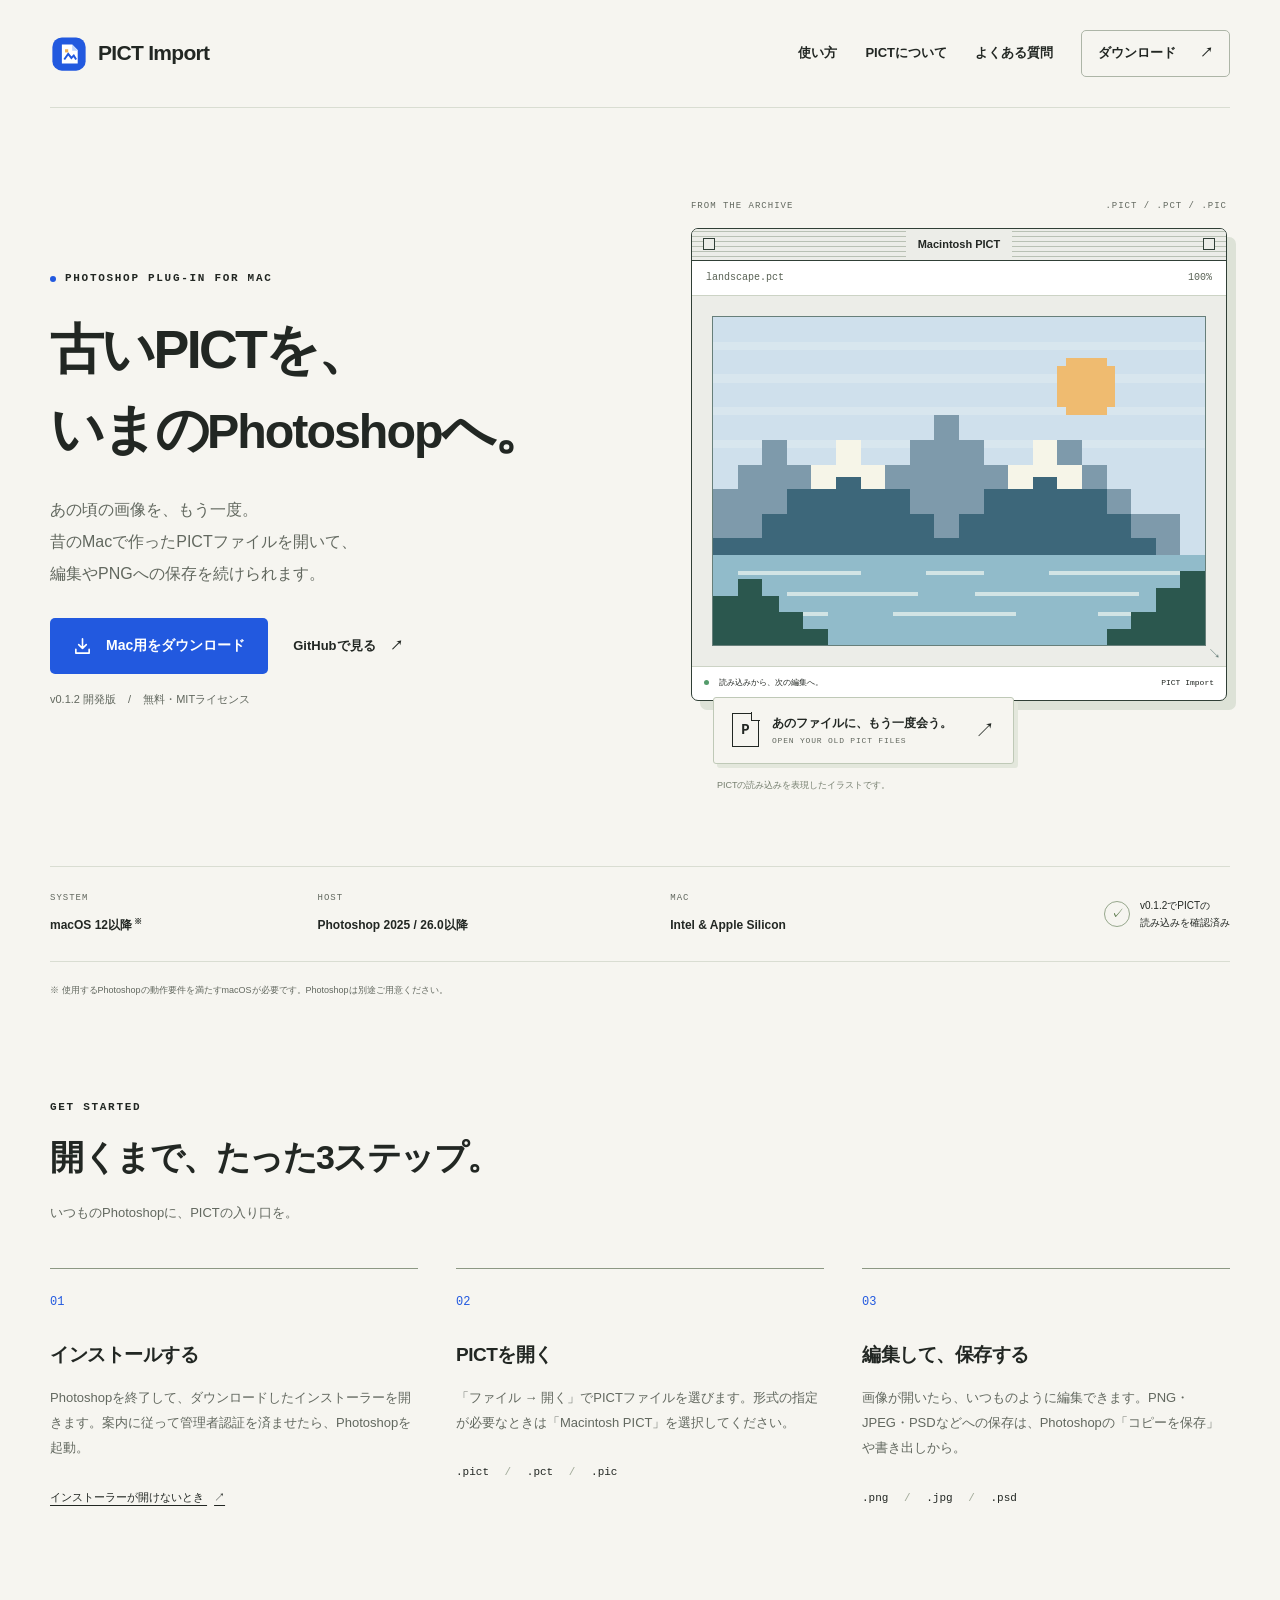
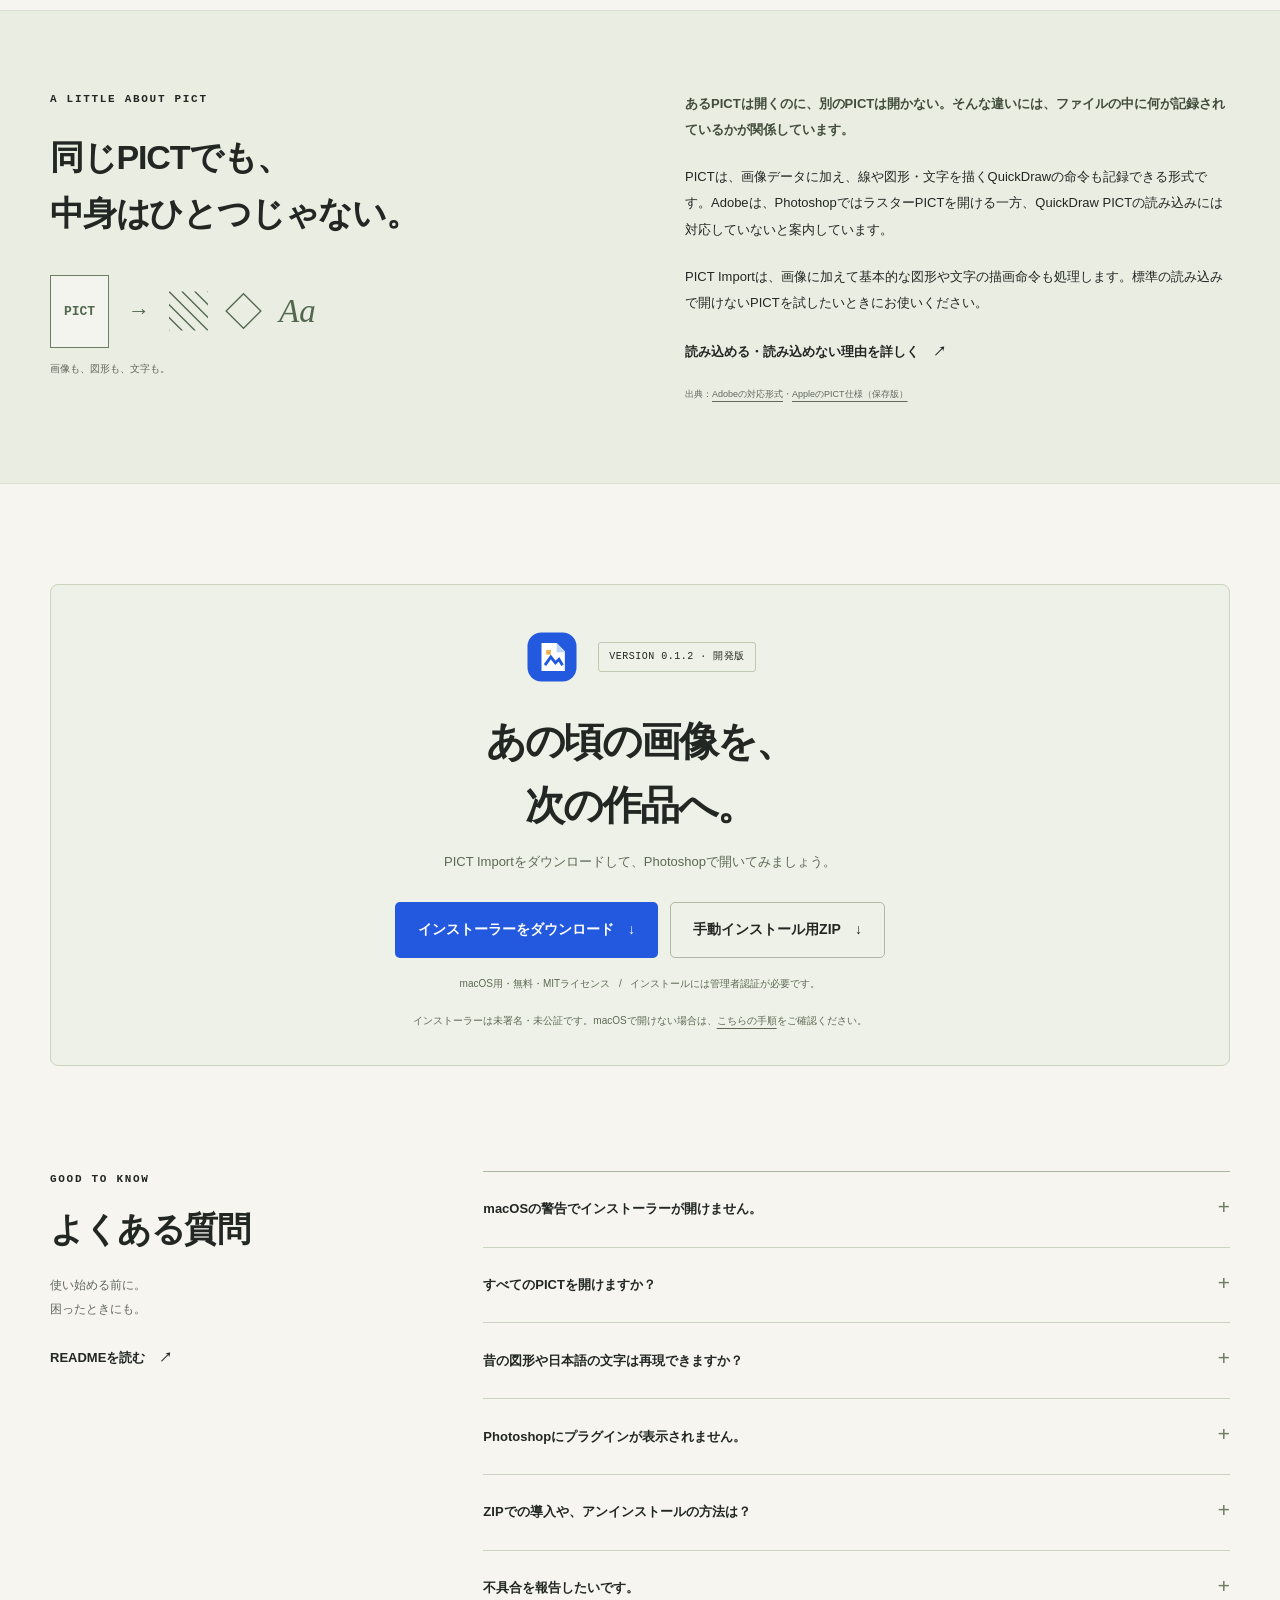
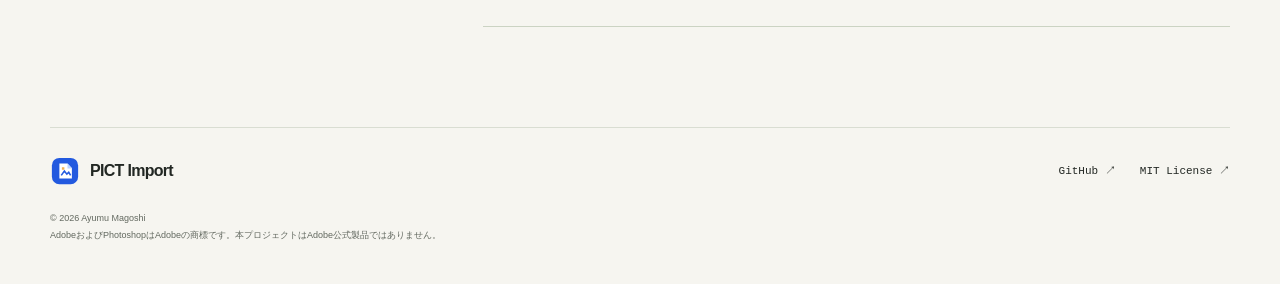
==== index.html @ 75b73e2e "GitHub Pagesでホームページを公開する" ====
<!doctype html>
<html lang="ja">
<head>
  <meta charset="utf-8">
  <meta name="viewport" content="width=device-width, initial-scale=1">
  <meta name="theme-color" content="#f6f5f0">
  <title>PICT Import — 古いPICTを、いまのPhotoshopへ。</title>
  <meta name="description" content="昔のMacで作成したPICT画像をPhotoshopで開く、無料のmacOS用プラグイン。PICT Importのダウンロード、インストール、使い方をご案内します。">
  <meta property="og:type" content="website">
  <meta property="og:locale" content="ja_JP">
  <meta property="og:title" content="PICT Import — 古いPICTを、いまのPhotoshopへ。">
  <meta property="og:description" content="あの頃の画像を、もう一度。Macintosh PICTをPhotoshopで開く、無料のmacOS用プラグイン。">
  <meta property="og:url" content="https://ayumuwall.github.io/PICT-Import/">
  <link rel="canonical" href="https://ayumuwall.github.io/PICT-Import/">
  <link rel="icon" type="image/svg+xml" href="assets/pict-mark.svg">
  <link rel="stylesheet" href="assets/style.css">
  <script src="assets/site.js" defer></script>
</head>
<body>
  <a class="skip" href="#main">本文へ移動</a>
  <header class="site-header wrap">
    <a class="brand" href="#" aria-label="PICT Import ホーム"><img src="assets/pict-mark.svg" alt="" width="38" height="38"><span>PICT Import</span></a>
    <nav aria-label="メインナビゲーション">
      <a href="#how-to">使い方</a>
      <a href="#about-pict">PICTについて</a>
      <a href="#faq">よくある質問</a>
      <a class="nav-download" href="#download">ダウンロード <span aria-hidden="true">↗</span></a>
    </nav>
  </header>

  <main id="main">
    <section class="hero wrap" aria-labelledby="hero-title">
      <div class="hero-copy">
        <p class="eyebrow"><span class="status-dot" aria-hidden="true"></span> PHOTOSHOP PLUG-IN FOR MAC</p>
        <h1 id="hero-title">古いPICTを、<br>いまの<span class="hero-product">Photoshop</span>へ。</h1>
        <p class="hero-lead">あの頃の画像を、もう一度。<br>昔のMacで作ったPICTファイルを開いて、<br class="desktop-break">編集やPNGへの保存を続けられます。</p>
        <div class="hero-actions">
          <a class="button primary" href="https://github.com/ayumuwall/PICT-Import/releases/download/v0.1.2/PICT-Import-0.1.2-Installer.pkg"><svg viewBox="0 0 20 20" fill="none" aria-hidden="true"><path d="M10 2v10m-4-4 4 4 4-4M3 13v4h14v-4" stroke="currentColor" stroke-width="1.7" stroke-linecap="round" stroke-linejoin="round"/></svg>Mac用をダウンロード</a>
          <a class="text-link" href="https://github.com/ayumuwall/PICT-Import">GitHubで見る <span aria-hidden="true">↗</span></a>
        </div>
        <p class="release-note">v0.1.2 開発版 <span aria-hidden="true">/</span> 無料・MITライセンス</p>
      </div>

      <figure class="hero-visual">
        <div class="visual-topline"><span>FROM THE ARCHIVE</span><span>.PICT / .PCT / .PIC</span></div>
        <div class="art-window">
          <div class="art-titlebar"><span class="window-square" aria-hidden="true"></span><span>Macintosh PICT</span><span class="window-square" aria-hidden="true"></span></div>
          <div class="art-toolbar"><span>landscape.pct</span><span>100%</span></div>
          <div class="art-canvas">
            <svg class="landscape" viewBox="0 0 480 320" role="img" aria-labelledby="landscape-title" shape-rendering="crispEdges">
              <title id="landscape-title">古いMacの絵をイメージした、山と湖のピクセルイラスト</title>
              <rect width="480" height="320" fill="#cfe0ec"/>
              <path d="M0 24h480v8H0zm0 32h480v8H0zm0 32h480v8H0zm0 32h480v8H0z" fill="#d8e6ee"/>
              <path d="M344 40h40v8h8v40h-8v8h-40v-8h-8V48h8z" fill="#efbb70"/>
              <path d="M0 192v-24h24v-24h24v-24h24v24h24v24h24v24h24v-24h24v-24h24v-24h24V96h24v24h24v24h24v24h24v-24h24v-24h24v24h24v24h24v24h48v128H0z" fill="#7e9aab"/>
              <path d="M0 216h48v-24h24v-24h24v-24h24v-24h24v24h24v24h24v24h24v24h24v-24h24v-24h24v-24h24v-24h24v24h24v24h24v24h24v24h24v24h48v104H0z" fill="#3d677a"/>
              <path d="M96 144h24v-24h24v24h24v24h-24v-12h-24v12H96zm192 0h24v-24h24v24h24v24h-24v-12h-24v12h-24z" fill="#f6f5e8"/>
              <path d="M0 232h480v88H0z" fill="#91bbca"/>
              <path d="M24 248h120v4H24zm184 0h56v4h-56zm120 0h128v4H328zM72 268h128v4H72zm184 0h160v4H256zM16 288h96v4H16zm160 0h120v4H176zm200 0h88v4h-88z" fill="#d2e4e5"/>
              <path d="M0 272h24v-16h24v16h16v16h24v16h24v16H0zm384 48v-16h24v-16h24v-24h24v-16h24v72z" fill="#2b574e"/>
            </svg>
            <span class="canvas-corner" aria-hidden="true">↘</span>
          </div>
          <div class="art-status"><span><i aria-hidden="true"></i> 読み込みから、次の編集へ。</span><span>PICT Import</span></div>
        </div>
        <div class="format-tag"><span class="file-mini" aria-hidden="true">P</span><div><strong>あのファイルに、もう一度会う。</strong><span>OPEN YOUR OLD PICT FILES</span></div><span aria-hidden="true">↗</span></div>
        <figcaption>PICTの読み込みを表現したイラストです。</figcaption>
      </figure>
    </section>

    <div class="compatibility wrap" aria-label="必要な環境">
      <div><span class="mini-label">SYSTEM</span><strong>macOS 12以降<sup>※</sup></strong></div>
      <div><span class="mini-label">HOST</span><strong>Photoshop 2025 / 26.0以降</strong></div>
      <div><span class="mini-label">MAC</span><strong>Intel &amp; Apple Silicon</strong></div>
      <div class="verified"><span class="check" aria-hidden="true">✓</span><span>v0.1.2でPICTの<br>読み込みを確認済み</span></div>
    </div>
    <p class="system-note wrap">※ 使用するPhotoshopの動作要件を満たすmacOSが必要です。Photoshopは別途ご用意ください。</p>

    <section id="how-to" class="section wrap" aria-labelledby="how-title">
      <div class="section-heading"><p class="eyebrow">GET STARTED</p><h2 id="how-title">開くまで、<br class="mobile-break">たった3ステップ。</h2><p>いつものPhotoshopに、PICTの入り口を。</p></div>
      <div class="steps">
        <article class="step"><span class="step-number">01</span><h3>インストールする</h3><p>Photoshopを終了して、ダウンロードしたインストーラーを開きます。案内に従って管理者認証を済ませたら、Photoshopを起動。</p><a href="#installer-help">インストーラーが開けないとき <span aria-hidden="true">↗</span></a></article>
        <article class="step"><span class="step-number">02</span><h3>PICTを開く</h3><p>「ファイル → 開く」でPICTファイルを選びます。形式の指定が必要なときは「Macintosh PICT」を選択してください。</p><span class="file-types">.pict <span>/</span> .pct <span>/</span> .pic</span></article>
        <article class="step"><span class="step-number">03</span><h3>編集して、保存する</h3><p>画像が開いたら、いつものように編集できます。PNG・JPEG・PSDなどへの保存は、Photoshopの「コピーを保存」や書き出しから。</p><span class="file-types">.png <span>/</span> .jpg <span>/</span> .psd</span></article>
      </div>
    </section>

    <section id="about-pict" class="pict-story" aria-labelledby="story-title">
      <div class="wrap story-grid">
        <div><p class="eyebrow">A LITTLE ABOUT PICT</p><h2 id="story-title">同じPICTでも、<br>中身はひとつじゃない。</h2><div class="story-graphic" aria-hidden="true"><span class="story-file">PICT</span><span class="story-arrow">→</span><span class="story-symbol">▧</span><span class="story-symbol">◇</span><span class="story-symbol letter">Aa</span></div><p class="story-caption">画像も、図形も、文字も。</p></div>
        <div class="story-copy"><p>あるPICTは開くのに、別のPICTは開かない。そんな違いには、ファイルの中に何が記録されているかが関係しています。</p><p>PICTは、画像データに加え、線や図形・文字を描くQuickDrawの命令も記録できる形式です。Adobeは、PhotoshopではラスターPICTを開ける一方、QuickDraw PICTの読み込みには対応していないと案内しています。</p><p>PICT Importは、画像に加えて基本的な図形や文字の描画命令も処理します。標準の読み込みで開けないPICTを試したいときにお使いください。</p><a class="text-link" href="https://github.com/ayumuwall/PICT-Import#photoshopで開けるpictと開けないpictがある理由">読み込める・読み込めない理由を詳しく <span aria-hidden="true">↗</span></a><p class="source-note">出典：<a href="https://helpx.adobe.com/jp/photoshop/desktop/save-and-export/export-files-to-different-formats/image-file-formats-supported-in-photoshop.html">Adobeの対応形式</a>・<a href="https://dev.os9.ca/techpubs/mac/QuickDraw/QuickDraw-461.html">AppleのPICT仕様（保存版）</a></p></div>
      </div>
    </section>

    <section id="download" class="section wrap download-section" aria-labelledby="download-title">
      <div class="download-panel"><div class="download-heading"><img src="assets/pict-mark.svg" alt="" width="56" height="56"><span class="version-chip">VERSION 0.1.2 · 開発版</span></div><h2 id="download-title">あの頃の画像を、<br>次の作品へ。</h2><p>PICT Importをダウンロードして、<br class="mobile-break">Photoshopで開いてみましょう。</p><div class="download-actions"><a class="button primary" href="https://github.com/ayumuwall/PICT-Import/releases/download/v0.1.2/PICT-Import-0.1.2-Installer.pkg">インストーラーをダウンロード <span aria-hidden="true">↓</span></a><a class="button secondary" href="https://github.com/ayumuwall/PICT-Import/releases/download/v0.1.2/PICT-Import-0.1.2-macOS.zip">手動インストール用ZIP <span aria-hidden="true">↓</span></a></div><p class="download-note">macOS用・無料・MITライセンス <span aria-hidden="true">/</span> インストールには管理者認証が必要です。</p><p class="signature-note">インストーラーは未署名・未公証です。macOSで開けない場合は、<a href="#installer-help">こちらの手順</a>をご確認ください。</p></div>
    </section>

    <section id="faq" class="section wrap faq-section" aria-labelledby="faq-title">
      <div class="faq-heading"><p class="eyebrow">GOOD TO KNOW</p><h2 id="faq-title">よくある質問</h2><p>使い始める前に。<br>困ったときにも。</p><a class="text-link" href="https://github.com/ayumuwall/PICT-Import#readme">READMEを読む <span aria-hidden="true">↗</span></a></div>
      <div class="questions">
        <details id="installer-help"><summary>macOSの警告でインストーラーが開けません。</summary><div class="answer"><p>「開発元を確認できない」などの警告が出る場合があります。このサイトのリンク先のGitHubリリースから取得したファイルであることを確認したうえで、次の手順で許可してください。</p><ol><li>一度インストーラーを開き、警告が出たら閉じます。</li><li>「システム設定 → プライバシーとセキュリティ」を開きます。macOS 12では「システム環境設定 → セキュリティとプライバシー → 一般」です。</li><li>対象のインストーラーに対して「このまま開く」を選び、案内に従います。</li></ol><p>詳しくは<a href="https://support.apple.com/ja-jp/102445">Appleの案内</a>をご覧ください。管理されているMacで許可できない場合は、管理者へご相談ください。</p></div></details>
        <details><summary>すべてのPICTを開けますか？</summary><div class="answer"><p>PICT 1／2の白黒・パレットカラー・RGB画像や、基本的な図形に対応しています。QuickTime形式でJPEGなどを埋め込んだPICT、一部の特殊な描画には未対応です。MacBinary・AppleDouble・StuffItやリソースフォーク全体からは、先にPICTデータを取り出す必要があります。</p><p>詳しい制限は<a href="https://github.com/ayumuwall/PICT-Import#読み込める画像と制限">README</a>で確認できます。</p></div></details>
        <details><summary>昔の図形や日本語の文字は再現できますか？</summary><div class="answer"><p>基本的な図形とMacRomanの欧文文字に対応しています。日本語などは正しく再現できず、欧文も現在のフォントを使うため字形や字幅が変わる場合があります。図形や文字は画像として読み込まれます。</p></div></details>
        <details><summary>Photoshopにプラグインが表示されません。</summary><div class="answer"><p>Photoshopを終了して起動し直し、「Photoshop → プラグインについて」に「Macintosh PICT」があるか確認してください。Photoshop 2025（26.0）以降が必要です。</p><p>以前に手動で配置したコピーがある場合は、同じプラグインの二重配置も確認してください。</p></div></details>
        <details><summary>ZIPでの導入や、アンインストールの方法は？</summary><div class="answer"><p>Photoshopを終了し、プラグインを次の共有フォルダーへ配置します。削除するときは、この中の<code>PICT Import.plugin</code>をゴミ箱へ移動してください。</p><div class="copy-path"><code id="plugin-path">/Library/Application Support/Adobe/Plug-Ins/CC/</code><button type="button" id="copy-path" aria-describedby="copy-status">コピー</button></div><p id="copy-status" class="copy-status" role="status" aria-live="polite"></p><p>手動導入の詳しい手順は<a href="https://github.com/ayumuwall/PICT-Import#インストール">README</a>にまとめています。</p></div></details>
        <details><summary>不具合を報告したいです。</summary><div class="answer"><p><a href="https://github.com/ayumuwall/PICT-Import/issues">GitHub Issues</a>へ、macOS・Photoshop・PICT Importのバージョン、Macの種類（Intel／Apple Silicon）、表示されたエラーを添えてお知らせください。共有可能なサンプルがあると調査に役立ちます。</p></div></details>
      </div>
    </section>
  </main>

  <footer class="site-footer wrap"><a class="brand" href="#"><img src="assets/pict-mark.svg" alt="" width="30" height="30"><span>PICT Import</span></a><div><a href="https://github.com/ayumuwall/PICT-Import">GitHub ↗</a><a href="https://github.com/ayumuwall/PICT-Import/blob/main/LICENSE">MIT License ↗</a></div><p>© 2026 Ayumu Magoshi<br>AdobeおよびPhotoshopはAdobeの商標です。本プロジェクトはAdobe公式製品ではありません。</p></footer>
</body>
</html>
---- assets/style.css ----
:root{--paper:#f6f5f0;--ink:#222723;--muted:#62685f;--line:#d9ddd2;--blue:#2259df;--blue-dark:#1541b2;--green:#e9ede2;--mono:ui-monospace,SFMono-Regular,Menlo,monospace;--sans:-apple-system,BlinkMacSystemFont,"Helvetica Neue","Hiragino Kaku Gothic ProN","Yu Gothic",Meiryo,sans-serif}*{box-sizing:border-box}html{scroll-behavior:smooth;scroll-padding-top:24px}body{margin:0;background:var(--paper);color:var(--ink);font-family:var(--sans);font-size:15px;line-height:1.85;-webkit-font-smoothing:antialiased}a{color:inherit;text-underline-offset:4px}button{font:inherit}a:focus-visible,button:focus-visible,summary:focus-visible{outline:3px solid var(--blue);outline-offset:5px}img,svg{max-width:100%;vertical-align:middle}.wrap{width:min(1180px,calc(100% - 96px));margin-inline:auto}.skip{position:absolute;left:20px;top:-80px;background:var(--ink);color:white;padding:12px 20px;z-index:10}.skip:focus{top:12px}.site-header{height:108px;display:flex;align-items:center;justify-content:space-between;border-bottom:1px solid var(--line);gap:24px}.brand{display:inline-flex;align-items:center;gap:10px;text-decoration:none;font-size:21px;font-weight:750;letter-spacing:-.7px;white-space:nowrap}nav{display:flex;align-items:center;gap:28px;font-size:13px;font-weight:650}nav a{text-decoration:none}nav a:hover{color:var(--blue)}.nav-download{border:1px solid #adb5a7;padding:10px 16px;border-radius:5px;display:flex;align-items:center;gap:24px}.hero{display:grid;grid-template-columns:1.1fr 1fr;align-items:center;gap:48px;min-height:620px;padding-block:78px 72px}.eyebrow{font-family:var(--mono);font-size:11px;letter-spacing:1.7px;font-weight:650;margin:0 0 22px;display:flex;align-items:center;gap:9px;line-height:1.5}.status-dot{width:6px;height:6px;background:var(--blue);border-radius:50%}h1,h2,h3,p{overflow-wrap:anywhere}h1{font-size:clamp(36px,4.2vw,57px);line-height:1.5;letter-spacing:-2.7px;margin:0 0 24px;font-weight:750;word-break:keep-all;overflow-wrap:normal}.hero-product{font-size:.9em;letter-spacing:-2px}.hero-lead{font-size:16px;line-height:2;color:var(--muted);margin:0 0 28px}.hero-actions{display:flex;align-items:center;gap:25px;flex-wrap:wrap}.button{display:inline-flex;align-items:center;justify-content:center;gap:14px;min-height:54px;padding:14px 22px;border-radius:5px;font-weight:650;font-size:14px;text-decoration:none;border:1px solid transparent;transition:background .2s,transform .2s}.button svg{width:19px;height:19px}.primary{background:var(--blue);color:#fff}.primary:hover{background:var(--blue-dark);transform:translateY(-2px)}.secondary{background:transparent;border-color:#afb8a6}.secondary:hover{background:#e1e7d8}.text-link{font-size:13px;font-weight:650;text-decoration:none;display:inline-flex;align-items:center;gap:14px}.text-link:hover{color:var(--blue)}.release-note{font-size:11px;color:var(--muted);margin:15px 0 0}.release-note span{margin:0 9px}.hero-visual{margin:0;position:relative;padding:12px 3px 0 0}.visual-topline{display:flex;justify-content:space-between;gap:12px;font-family:var(--mono);font-size:9px;letter-spacing:1px;color:var(--muted);margin-bottom:13px}.art-window{border:1.5px solid #303f36;border-radius:7px;background:#fff;box-shadow:9px 9px 0 #dde2d7;overflow:hidden}.art-titlebar{height:32px;background:repeating-linear-gradient(to bottom,#ecede8 0,#ecede8 2px,#b9c1b4 2px,#b9c1b4 3px,#ecede8 3px,#ecede8 5px);border-bottom:1.5px solid #303f36;display:flex;align-items:center;justify-content:space-between;padding:0 11px;font-size:11px;font-weight:650}.art-titlebar>span:nth-child(2){background:#ecede8;padding-inline:12px;line-height:26px}.window-square{width:12px;height:12px;border:1px solid #303f36;background:#ecede8}.art-toolbar{display:flex;justify-content:space-between;padding:8px 14px;border-bottom:1px solid #ccd3c5;font-family:var(--mono);font-size:10px;color:#586154}.art-canvas{padding:20px;background-color:#ecede8;background-image:radial-gradient(#c0c7b9 .7px,transparent .7px);background-size:6px 6px;position:relative}.landscape{display:block;width:100%;border:1px solid #677f7a}.canvas-corner{position:absolute;right:5px;bottom:0;font-size:13px;color:#677f7a}.art-status{padding:9px 12px;display:flex;justify-content:space-between;align-items:center;gap:12px;border-top:1px solid #ccd3c5;font-size:8px;font-family:var(--mono)}.art-status i{display:inline-block;width:5px;height:5px;background:#549b6b;border-radius:50%;margin-right:5px}.format-tag{display:flex;align-items:center;gap:13px;width:max-content;max-width:calc(100% - 22px);margin:-4px 0 0 22px;position:relative;background:var(--paper);padding:14px 18px;border:1px solid #bfc9b7;border-radius:3px;box-shadow:4px 4px 0 #e3e7dc}.format-tag strong{display:block;font-size:12px}.format-tag div>span{display:block;font-family:var(--mono);font-size:8px;letter-spacing:.8px;color:var(--muted)}.format-tag>span:last-child{margin-left:10px;font-size:20px}.file-mini{display:grid;place-items:center;width:27px;height:34px;border:1.5px solid var(--ink);font-family:var(--mono);font-size:14px;font-weight:700;position:relative}.file-mini:after{content:"";position:absolute;right:-2px;top:-2px;width:8px;height:8px;background:var(--paper);border-left:1.5px solid var(--ink);border-bottom:1.5px solid var(--ink)}figcaption{margin:13px 0 0 26px;font-size:9px;color:#757e6e}.compatibility{display:grid;grid-template-columns:1fr 1.35fr 1.2fr 1fr;gap:24px;padding-block:23px;border-top:1px solid var(--line);border-bottom:1px solid var(--line);align-items:center}.mini-label{display:block;font-family:var(--mono);font-size:9px;color:var(--muted);letter-spacing:1px;margin-bottom:4px}.compatibility strong{font-size:12px;font-weight:600}.compatibility sup{font-size:8px;margin-left:2px}.verified{display:flex;align-items:center;gap:10px;justify-content:flex-end;font-size:10px;line-height:1.7}.check{display:grid;place-items:center;width:26px;height:26px;border:1px solid #96a78c;border-radius:50%;color:#537343;font-size:13px}.system-note{font-size:9px;color:var(--muted);padding-top:11px;margin-bottom:0}.section{padding-block:100px}.section-heading h2,.faq-heading h2{font-size:34px;letter-spacing:-1.5px;line-height:1.55;margin:0 0 17px}.section-heading .eyebrow,.faq-heading .eyebrow{margin-bottom:16px}.section-heading>p:last-child{font-size:13px;color:var(--muted);margin:0}.steps{display:grid;grid-template-columns:repeat(3,1fr);gap:38px;margin-top:43px}.step{border-top:1.5px solid #8c9883;padding-top:17px}.step-number{font-family:var(--mono);font-size:12px;color:var(--blue)}.step h3{font-size:19px;letter-spacing:-.5px;margin:23px 0 13px}.step p{font-size:13px;color:var(--muted);margin:0 0 21px;line-height:1.95}.step>a{font-size:11px;text-underline-offset:4px}.step>a span{margin-left:7px}.file-types{font-family:var(--mono);font-size:11px}.file-types span{color:#a1aa99;padding:0 9px}.pict-story{background:var(--green);padding-block:80px;border-block:1px solid #d9e0d1}.story-grid{display:grid;grid-template-columns:1fr 1fr;gap:90px}.story-grid h2{font-size:34px;letter-spacing:-1.2px;line-height:1.65;margin:0}.story-graphic{display:flex;align-items:center;gap:16px;margin-top:34px;color:#53674e}.story-file{font-family:var(--mono);font-weight:650;display:grid;place-items:center;width:59px;height:73px;border:1.5px solid #6c7d63;font-size:13px;background:#f2f4ed}.story-arrow{font-size:22px;margin-inline:3px}.story-symbol{font-size:39px;line-height:1}.story-symbol.letter{font-family:Georgia,serif;font-size:33px;font-style:italic}.story-caption{font-size:10px;margin-top:12px;color:var(--muted)}.story-copy>p{font-size:13px;line-height:2.05;margin:0 0 20px}.story-copy>p:first-child{font-weight:650;color:#424d3b}.story-copy .source-note{font-size:9px;color:var(--muted);margin:20px 0 0}.download-section{padding-bottom:44px}.download-panel{text-align:center;border:1px solid #cbd5be;padding:44px 32px 35px;border-radius:8px;background-color:#edf1e7;background-image:radial-gradient(#c3cdb6 .7px,transparent .7px);background-size:8px 8px}.download-heading{display:flex;justify-content:center;align-items:center;gap:18px;margin-bottom:24px}.version-chip{border:1px solid #bdc9b0;background:#edf1e7;padding:5px 10px;border-radius:3px;font-size:10px;font-family:var(--mono);letter-spacing:.5px}.download-panel h2{font-size:40px;letter-spacing:-1.9px;line-height:1.6;margin:0 0 12px}.download-panel>p{font-size:13px;color:#5d6955}.download-actions{display:flex;justify-content:center;flex-wrap:wrap;gap:12px;margin:28px 0 17px}.download-panel .download-note{font-size:10px;margin:0}.download-note span{padding-inline:6px}.download-panel .signature-note{font-size:10px;max-width:620px;margin:17px auto 0;line-height:1.9}.faq-section{display:grid;grid-template-columns:1fr 2fr;gap:60px;padding-top:61px}.faq-heading>p:not(.eyebrow){font-size:12px;line-height:2;color:var(--muted)}.faq-heading .text-link{margin-top:13px}.questions{border-top:1px solid #abb6a0}.questions details{border-bottom:1px solid #cbd3c3;scroll-margin-top:32px}.questions summary{list-style:none;cursor:pointer;font-size:13px;font-weight:600;min-height:72px;display:flex;align-items:center;gap:24px;justify-content:space-between;padding-block:18px}.questions summary::-webkit-details-marker{display:none}.questions summary:after{content:"+";font-family:var(--mono);font-size:21px;font-weight:400;flex:none;color:#6f7d63}.questions details[open]>summary:after{content:"−"}.questions details[open]>summary{color:var(--blue)}.answer{font-size:12px;line-height:2;color:#5b6653;padding:0 22px 20px 0}.answer p{margin:0 0 15px}.answer p:last-child{margin-bottom:0}.answer ol{padding-left:22px}.answer li{margin-bottom:7px}.answer code{font-family:var(--mono);font-size:11px}.copy-path{display:flex;align-items:center;gap:12px;background:#e9ede3;border-radius:4px;padding:12px}.copy-path code{overflow-wrap:anywhere;min-width:0;flex:1}.copy-path button{flex:none;border:1px solid #a9b69c;padding:5px 9px;border-radius:3px;cursor:pointer;color:#45563b;background:#f7f8f4;font-size:10px}.copy-path button:hover{background:#fff}.copy-status{font-size:10px;min-height:1em}.site-footer{display:grid;grid-template-columns:1fr auto;gap:24px;border-top:1px solid var(--line);padding-block:28px 40px}.site-footer .brand{font-size:16px}.site-footer>div{display:flex;align-items:center;gap:24px;font-family:var(--mono);font-size:11px}.site-footer>div a{text-decoration:none}.site-footer>p{font-size:9px;color:var(--muted);line-height:1.9;margin:0;grid-column:1/-1}.mobile-break{display:none}
@media(min-width:1500px){h1{font-size:58px}.hero{gap:72px}}@media(max-width:1050px){.wrap{width:calc(100% - 64px)}nav{gap:20px;font-size:12px}.nav-download{padding:8px 12px;gap:14px}.hero{gap:32px;padding-block:64px;min-height:570px}h1{font-size:clamp(30px,3.8vw,40px);letter-spacing:-2px}.hero-lead{font-size:14px}.hero-actions{gap:16px}.hero-actions .button{font-size:12px;padding-inline:15px}.hero-actions .text-link{font-size:11px}.story-grid{gap:48px}.compatibility{gap:16px}.compatibility strong{font-size:10px}.verified{font-size:9px}.art-canvas{padding:15px}.format-tag{margin-left:12px;padding:12px;gap:10px}.format-tag strong{font-size:10px}.steps{gap:28px}.step h3{font-size:17px}.faq-section{gap:45px}.section{padding-block:80px}.download-section{padding-bottom:35px}.faq-section{padding-top:45px}}@media(max-width:760px){.wrap{width:calc(100% - 40px)}.site-header{height:78px;gap:10px}.brand{font-size:19px}.brand img{width:32px;height:32px}nav>a:not(.nav-download){display:none}.nav-download{font-size:11px;gap:10px}.hero{grid-template-columns:1fr;gap:38px;padding-block:50px 42px}.hero-copy{max-width:560px}.hero .eyebrow{font-size:9px;letter-spacing:1.3px;margin-bottom:20px}h1{font-size:clamp(33px,7.2vw,49px);letter-spacing:-2px;line-height:1.5;margin-bottom:23px}.hero-lead{font-size:14px}.hero-actions{gap:22px}.hero-actions .button{font-size:13px;padding:14px 20px}.hero-actions .text-link{font-size:12px}.hero-visual{max-width:530px;width:100%;margin:0 auto}.visual-topline{font-size:8px}.art-canvas{padding:22px}.format-tag{margin-left:24px;padding:12px 17px;gap:13px}.format-tag strong{font-size:12px}.art-status{font-size:8px}.compatibility{grid-template-columns:1fr 1fr;gap:20px;padding-block:22px}.compatibility strong{font-size:11px}.verified{justify-content:flex-start;font-size:10px}.verified br{display:none}.mini-label{font-size:8px}.system-note{font-size:9px;line-height:1.8}.section{padding-block:64px}.section-heading h2,.faq-heading h2{font-size:28px}.section-heading>p:last-child{font-size:12px}.steps{grid-template-columns:1fr;gap:30px;margin-top:30px}.step{padding:15px 0 0 42px;position:relative}.step-number{position:absolute;left:0;top:18px}.step h3{margin:0 0 10px;font-size:18px}.step p{font-size:13px;margin:0 0 13px}.step>a{display:inline-block;margin-top:0}.pict-story{padding-block:58px}.story-grid{grid-template-columns:1fr;gap:27px}.story-grid h2{font-size:28px}.story-graphic{margin-top:22px;gap:20px}.story-caption{margin-bottom:0}.story-copy>p{font-size:13px}.story-copy .text-link{font-size:12px}.download-section{padding-bottom:28px}.download-panel{padding:32px 18px 28px}.download-heading{gap:13px;margin-bottom:22px}.download-heading img{width:44px;height:44px}.version-chip{font-size:9px}.download-panel h2{font-size:32px;letter-spacing:-1.5px}.download-panel>p{font-size:12px}.download-actions{flex-direction:column;gap:10px;margin-top:24px}.download-actions .button{width:100%;font-size:12px;padding-inline:12px}.download-panel .download-note,.download-panel .signature-note{font-size:9px}.download-note span{display:none}.download-panel .download-note{max-width:240px;margin:auto}.faq-section{grid-template-columns:1fr;gap:28px;padding-top:36px}.faq-heading>p:not(.eyebrow){margin-bottom:8px}.faq-heading>p br{display:none}.faq-heading .text-link{margin-top:2px}.questions summary{font-size:12px;min-height:68px;gap:12px}.answer{padding-right:5px}.site-footer{padding-bottom:30px;gap:18px}.site-footer>div{gap:15px;font-size:10px}.site-footer .brand{font-size:14px;gap:7px}.site-footer .brand img{width:26px;height:26px}.mobile-break{display:initial}}@media(max-width:380px){h1{font-size:28px;letter-spacing:-1.7px}.hero-actions{gap:15px}.hero-actions .button{padding-inline:15px}.hero-actions .text-link{font-size:11px}.format-tag{margin-left:8px;padding-inline:11px;gap:10px}.format-tag strong{font-size:10px}.art-status{font-size:7px}.nav-download{padding-inline:10px}.site-header .brand{font-size:17px;gap:7px}}@media(prefers-reduced-motion:reduce){html{scroll-behavior:auto}*,*:before,*:after{transition:none!important;animation:none!important}}
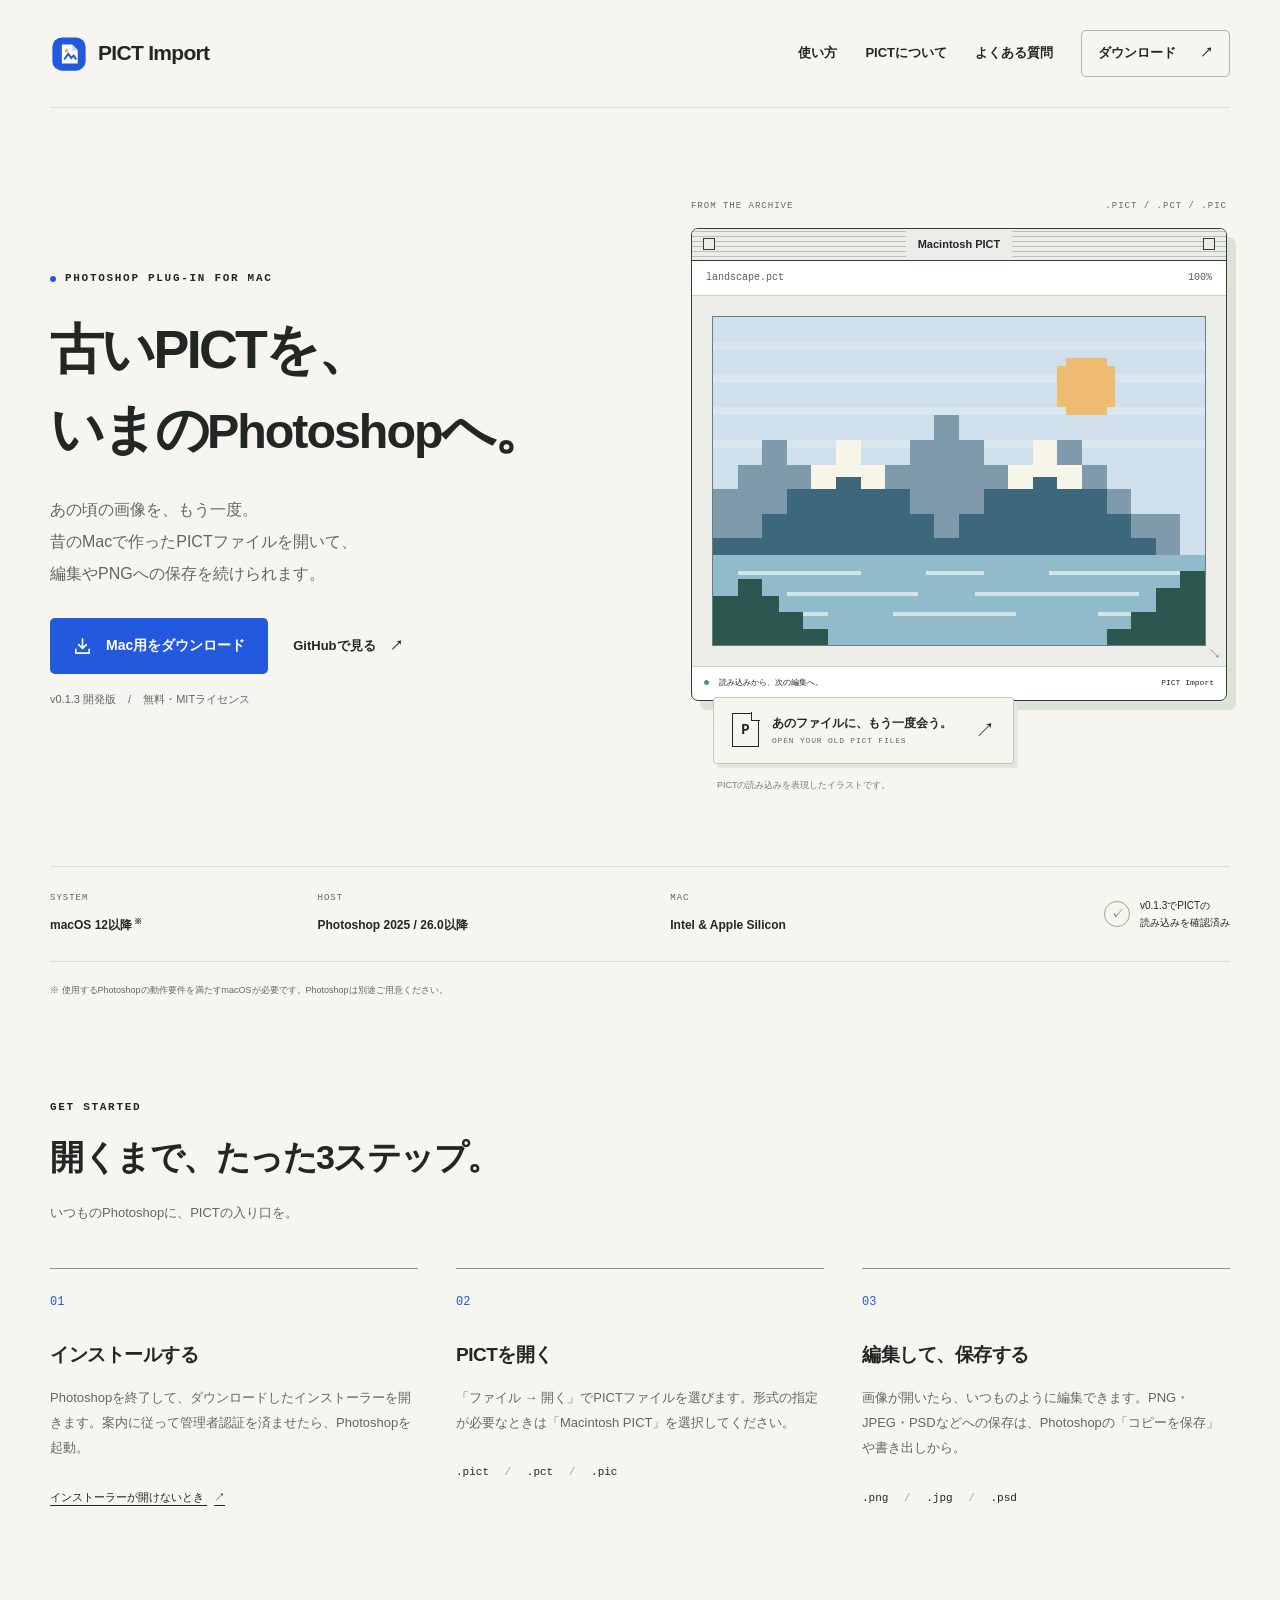
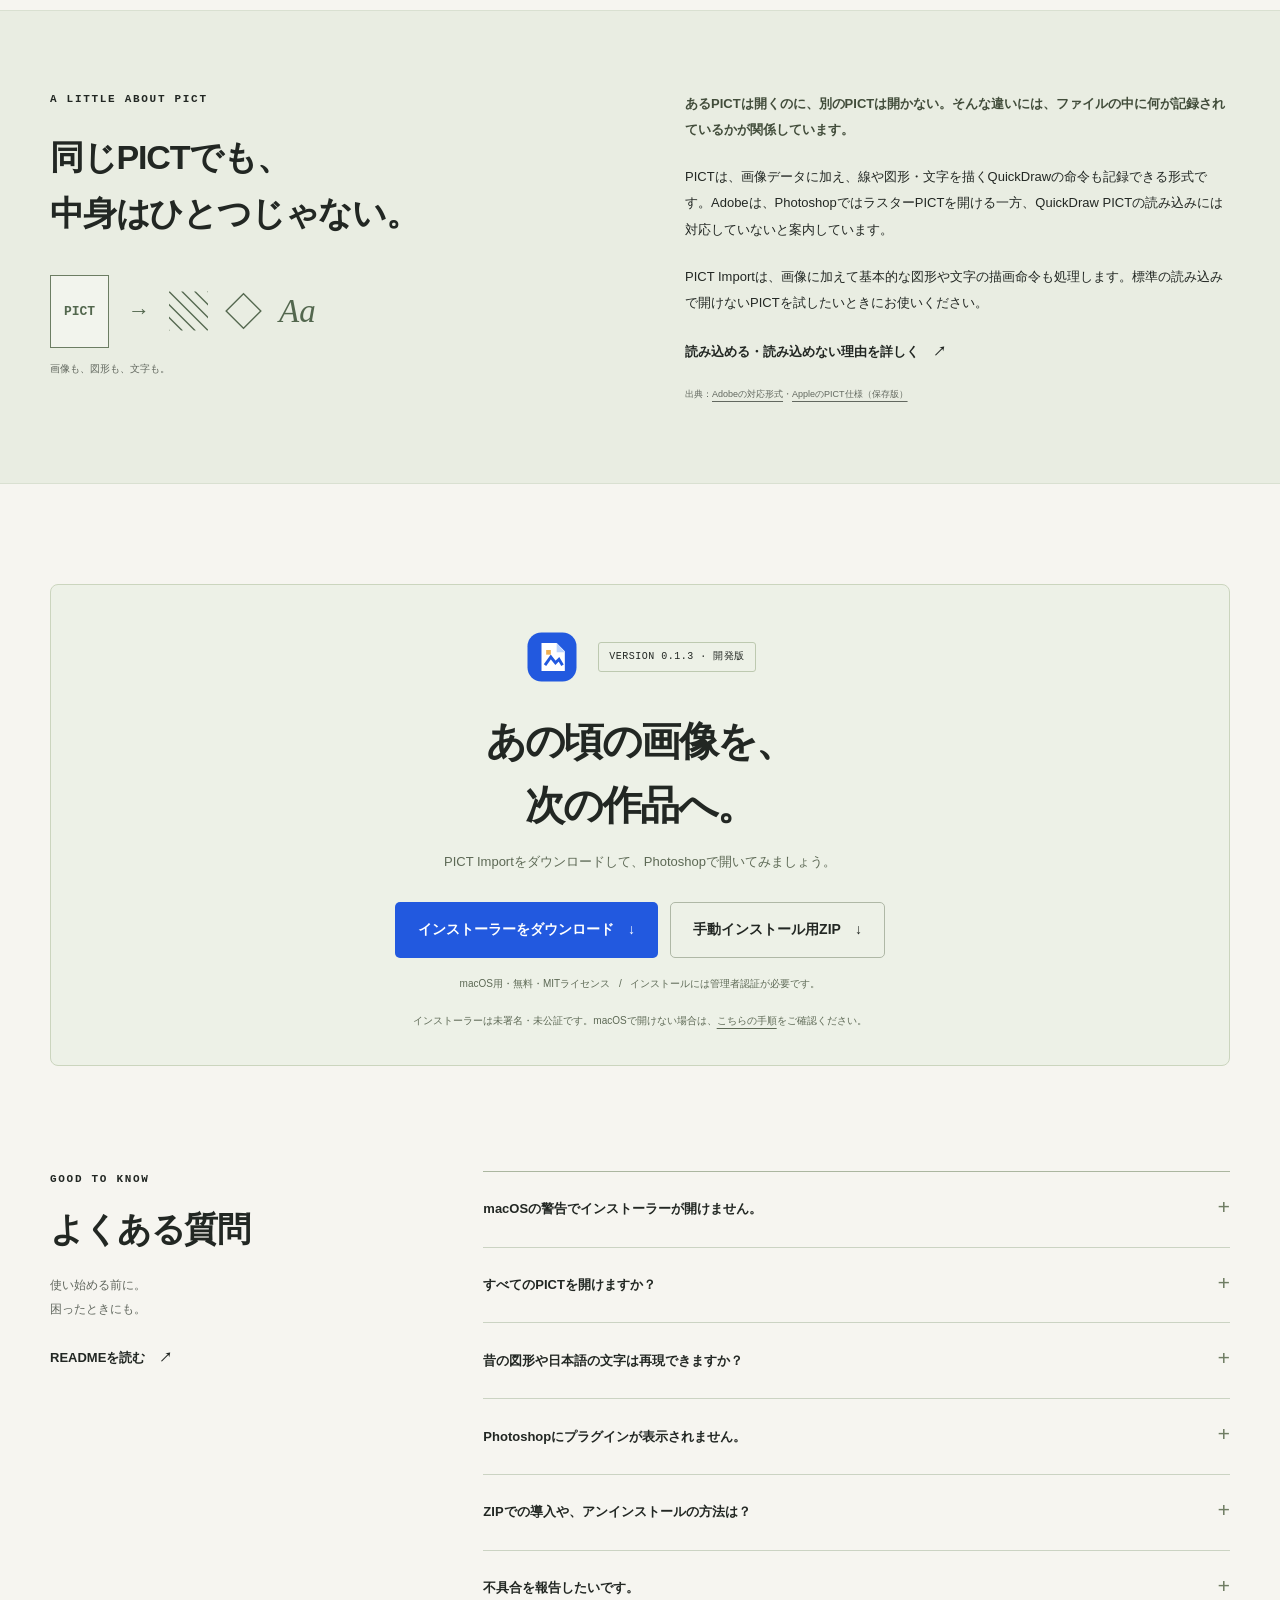
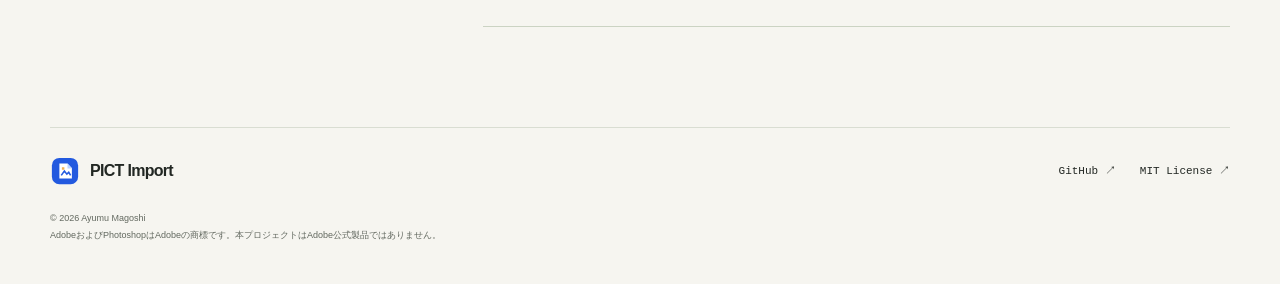
==== commit 374b4cff: "ホームページを0.1.3の公開内容へ更新する" ====
--- a/index.html
+++ b/index.html
@@ -35,10 +35,10 @@
         <h1 id="hero-title">古いPICTを、<br>いまの<span class="hero-product">Photoshop</span>へ。</h1>
         <p class="hero-lead">あの頃の画像を、もう一度。<br>昔のMacで作ったPICTファイルを開いて、<br class="desktop-break">編集やPNGへの保存を続けられます。</p>
         <div class="hero-actions">
-          <a class="button primary" href="https://github.com/ayumuwall/PICT-Import/releases/download/v0.1.2/PICT-Import-0.1.2-Installer.pkg"><svg viewBox="0 0 20 20" fill="none" aria-hidden="true"><path d="M10 2v10m-4-4 4 4 4-4M3 13v4h14v-4" stroke="currentColor" stroke-width="1.7" stroke-linecap="round" stroke-linejoin="round"/></svg>Mac用をダウンロード</a>
+          <a class="button primary" href="https://github.com/ayumuwall/PICT-Import/releases/download/v0.1.3/PICT-Import-0.1.3-Installer.pkg"><svg viewBox="0 0 20 20" fill="none" aria-hidden="true"><path d="M10 2v10m-4-4 4 4 4-4M3 13v4h14v-4" stroke="currentColor" stroke-width="1.7" stroke-linecap="round" stroke-linejoin="round"/></svg>Mac用をダウンロード</a>
           <a class="text-link" href="https://github.com/ayumuwall/PICT-Import">GitHubで見る <span aria-hidden="true">↗</span></a>
         </div>
-        <p class="release-note">v0.1.2 開発版 <span aria-hidden="true">/</span> 無料・MITライセンス</p>
+        <p class="release-note">v0.1.3 開発版 <span aria-hidden="true">/</span> 無料・MITライセンス</p>
       </div>
 
       <figure class="hero-visual">
@@ -72,7 +72,7 @@
       <div><span class="mini-label">SYSTEM</span><strong>macOS 12以降<sup>※</sup></strong></div>
       <div><span class="mini-label">HOST</span><strong>Photoshop 2025 / 26.0以降</strong></div>
       <div><span class="mini-label">MAC</span><strong>Intel &amp; Apple Silicon</strong></div>
-      <div class="verified"><span class="check" aria-hidden="true">✓</span><span>v0.1.2でPICTの<br>読み込みを確認済み</span></div>
+      <div class="verified"><span class="check" aria-hidden="true">✓</span><span>v0.1.3でPICTの<br>読み込みを確認済み</span></div>
     </div>
     <p class="system-note wrap">※ 使用するPhotoshopの動作要件を満たすmacOSが必要です。Photoshopは別途ご用意ください。</p>
 
@@ -93,14 +93,14 @@
     </section>
 
     <section id="download" class="section wrap download-section" aria-labelledby="download-title">
-      <div class="download-panel"><div class="download-heading"><img src="assets/pict-mark.svg" alt="" width="56" height="56"><span class="version-chip">VERSION 0.1.2 · 開発版</span></div><h2 id="download-title">あの頃の画像を、<br>次の作品へ。</h2><p>PICT Importをダウンロードして、<br class="mobile-break">Photoshopで開いてみましょう。</p><div class="download-actions"><a class="button primary" href="https://github.com/ayumuwall/PICT-Import/releases/download/v0.1.2/PICT-Import-0.1.2-Installer.pkg">インストーラーをダウンロード <span aria-hidden="true">↓</span></a><a class="button secondary" href="https://github.com/ayumuwall/PICT-Import/releases/download/v0.1.2/PICT-Import-0.1.2-macOS.zip">手動インストール用ZIP <span aria-hidden="true">↓</span></a></div><p class="download-note">macOS用・無料・MITライセンス <span aria-hidden="true">/</span> インストールには管理者認証が必要です。</p><p class="signature-note">インストーラーは未署名・未公証です。macOSで開けない場合は、<a href="#installer-help">こちらの手順</a>をご確認ください。</p></div>
+      <div class="download-panel"><div class="download-heading"><img src="assets/pict-mark.svg" alt="" width="56" height="56"><span class="version-chip">VERSION 0.1.3 · 開発版</span></div><h2 id="download-title">あの頃の画像を、<br>次の作品へ。</h2><p>PICT Importをダウンロードして、<br class="mobile-break">Photoshopで開いてみましょう。</p><div class="download-actions"><a class="button primary" href="https://github.com/ayumuwall/PICT-Import/releases/download/v0.1.3/PICT-Import-0.1.3-Installer.pkg">インストーラーをダウンロード <span aria-hidden="true">↓</span></a><a class="button secondary" href="https://github.com/ayumuwall/PICT-Import/releases/download/v0.1.3/PICT-Import-0.1.3-macOS.zip">手動インストール用ZIP <span aria-hidden="true">↓</span></a></div><p class="download-note">macOS用・無料・MITライセンス <span aria-hidden="true">/</span> インストールには管理者認証が必要です。</p><p class="signature-note">インストーラーは未署名・未公証です。macOSで開けない場合は、<a href="#installer-help">こちらの手順</a>をご確認ください。</p></div>
     </section>
 
     <section id="faq" class="section wrap faq-section" aria-labelledby="faq-title">
       <div class="faq-heading"><p class="eyebrow">GOOD TO KNOW</p><h2 id="faq-title">よくある質問</h2><p>使い始める前に。<br>困ったときにも。</p><a class="text-link" href="https://github.com/ayumuwall/PICT-Import#readme">READMEを読む <span aria-hidden="true">↗</span></a></div>
       <div class="questions">
         <details id="installer-help"><summary>macOSの警告でインストーラーが開けません。</summary><div class="answer"><p>「開発元を確認できない」などの警告が出る場合があります。このサイトのリンク先のGitHubリリースから取得したファイルであることを確認したうえで、次の手順で許可してください。</p><ol><li>一度インストーラーを開き、警告が出たら閉じます。</li><li>「システム設定 → プライバシーとセキュリティ」を開きます。macOS 12では「システム環境設定 → セキュリティとプライバシー → 一般」です。</li><li>対象のインストーラーに対して「このまま開く」を選び、案内に従います。</li></ol><p>詳しくは<a href="https://support.apple.com/ja-jp/102445">Appleの案内</a>をご覧ください。管理されているMacで許可できない場合は、管理者へご相談ください。</p></div></details>
-        <details><summary>すべてのPICTを開けますか？</summary><div class="answer"><p>PICT 1／2の白黒・パレットカラー・RGB画像や、基本的な図形に対応しています。QuickTime形式でJPEGなどを埋め込んだPICT、一部の特殊な描画には未対応です。MacBinary・AppleDouble・StuffItやリソースフォーク全体からは、先にPICTデータを取り出す必要があります。</p><p>詳しい制限は<a href="https://github.com/ayumuwall/PICT-Import#読み込める画像と制限">README</a>で確認できます。</p></div></details>
+        <details><summary>すべてのPICTを開けますか？</summary><div class="answer"><p>PICT 1／2の白黒・パレットカラー・RGB画像や、基本的な図形に対応しています。QuickTime形式でJPEGを埋め込んだPICTにも対応しています（分割画像・平行移動・拡大縮小）。他のQuickTime圧縮方式やマット・マスク、一部の特殊な描画は未対応です。MacBinary・AppleDouble・StuffItやリソースフォーク全体からは、先にPICTデータを取り出す必要があります。</p><p>詳しい制限は<a href="https://github.com/ayumuwall/PICT-Import#読み込める画像と制限">README</a>で確認できます。</p></div></details>
         <details><summary>昔の図形や日本語の文字は再現できますか？</summary><div class="answer"><p>基本的な図形とMacRomanの欧文文字に対応しています。日本語などは正しく再現できず、欧文も現在のフォントを使うため字形や字幅が変わる場合があります。図形や文字は画像として読み込まれます。</p></div></details>
         <details><summary>Photoshopにプラグインが表示されません。</summary><div class="answer"><p>Photoshopを終了して起動し直し、「Photoshop → プラグインについて」に「Macintosh PICT」があるか確認してください。Photoshop 2025（26.0）以降が必要です。</p><p>以前に手動で配置したコピーがある場合は、同じプラグインの二重配置も確認してください。</p></div></details>
         <details><summary>ZIPでの導入や、アンインストールの方法は？</summary><div class="answer"><p>Photoshopを終了し、プラグインを次の共有フォルダーへ配置します。削除するときは、この中の<code>PICT Import.plugin</code>をゴミ箱へ移動してください。</p><div class="copy-path"><code id="plugin-path">/Library/Application Support/Adobe/Plug-Ins/CC/</code><button type="button" id="copy-path" aria-describedby="copy-status">コピー</button></div><p id="copy-status" class="copy-status" role="status" aria-live="polite"></p><p>手動導入の詳しい手順は<a href="https://github.com/ayumuwall/PICT-Import#インストール">README</a>にまとめています。</p></div></details>
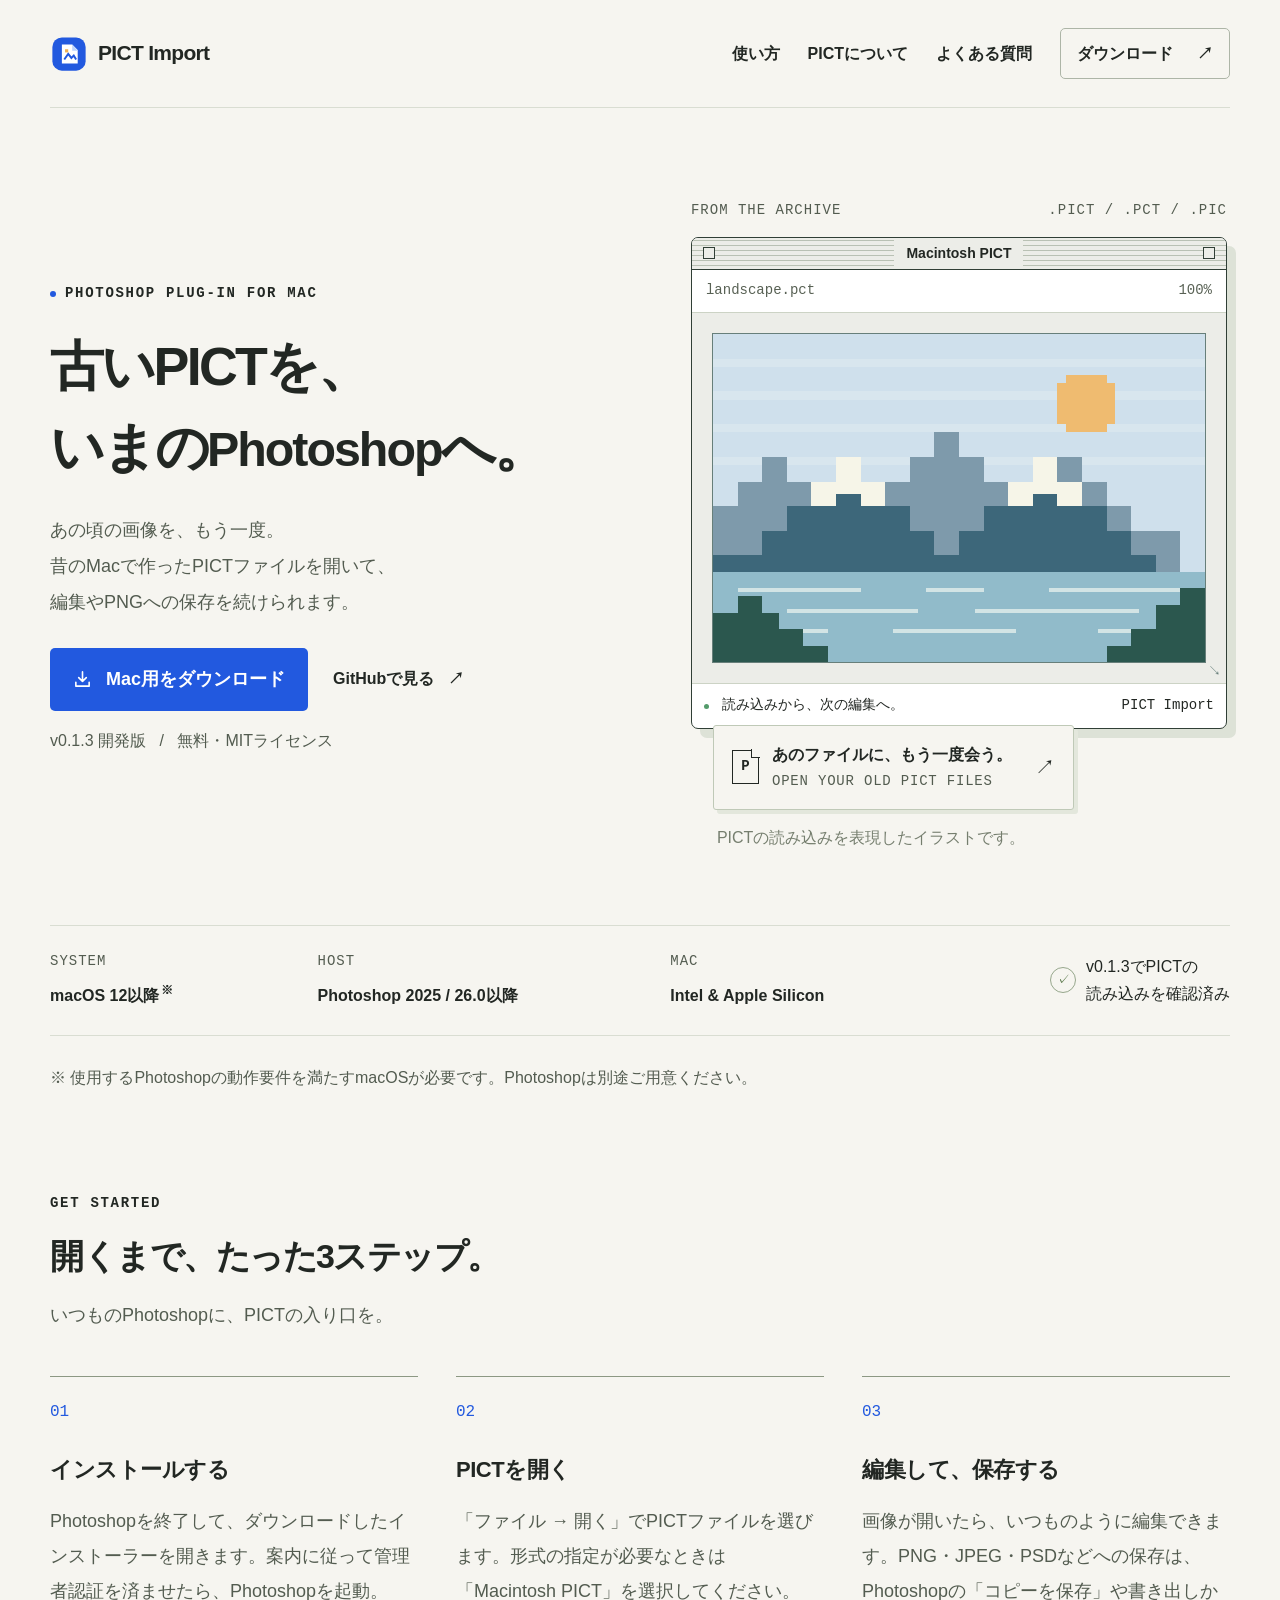
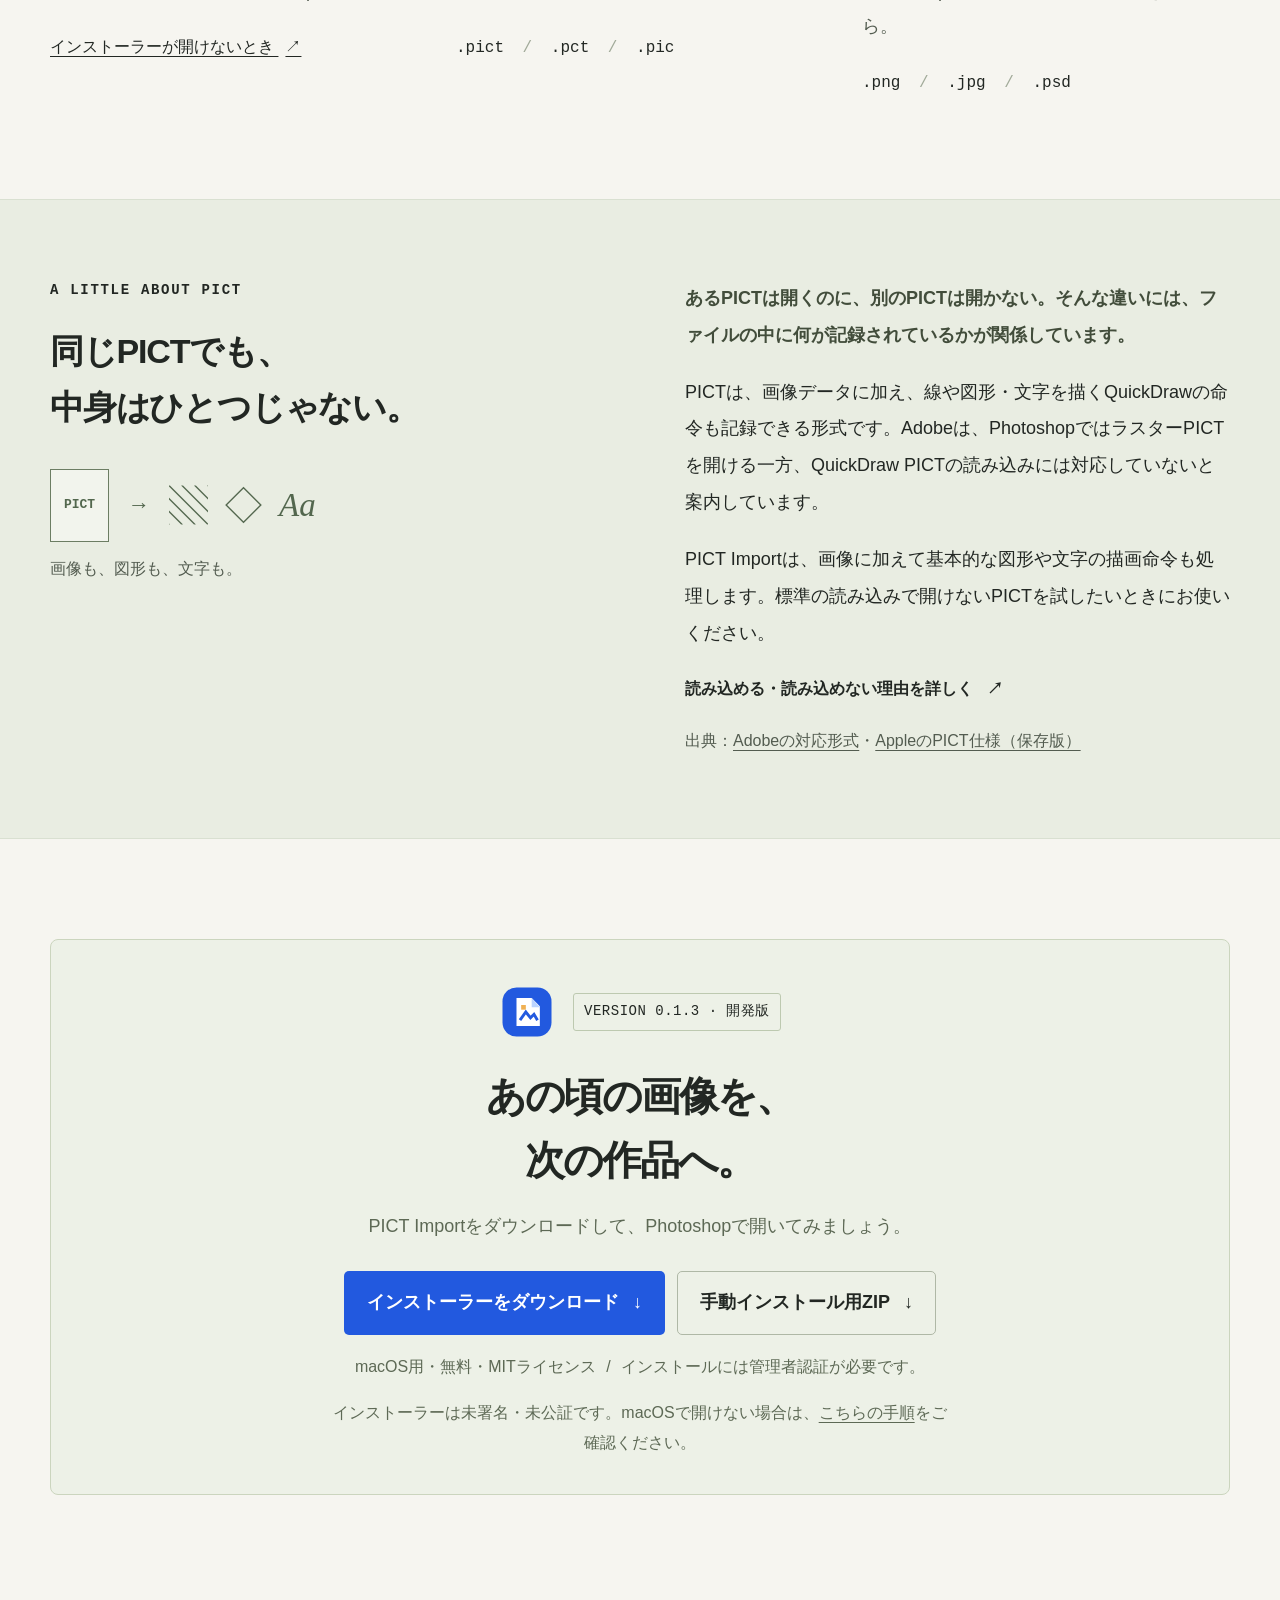
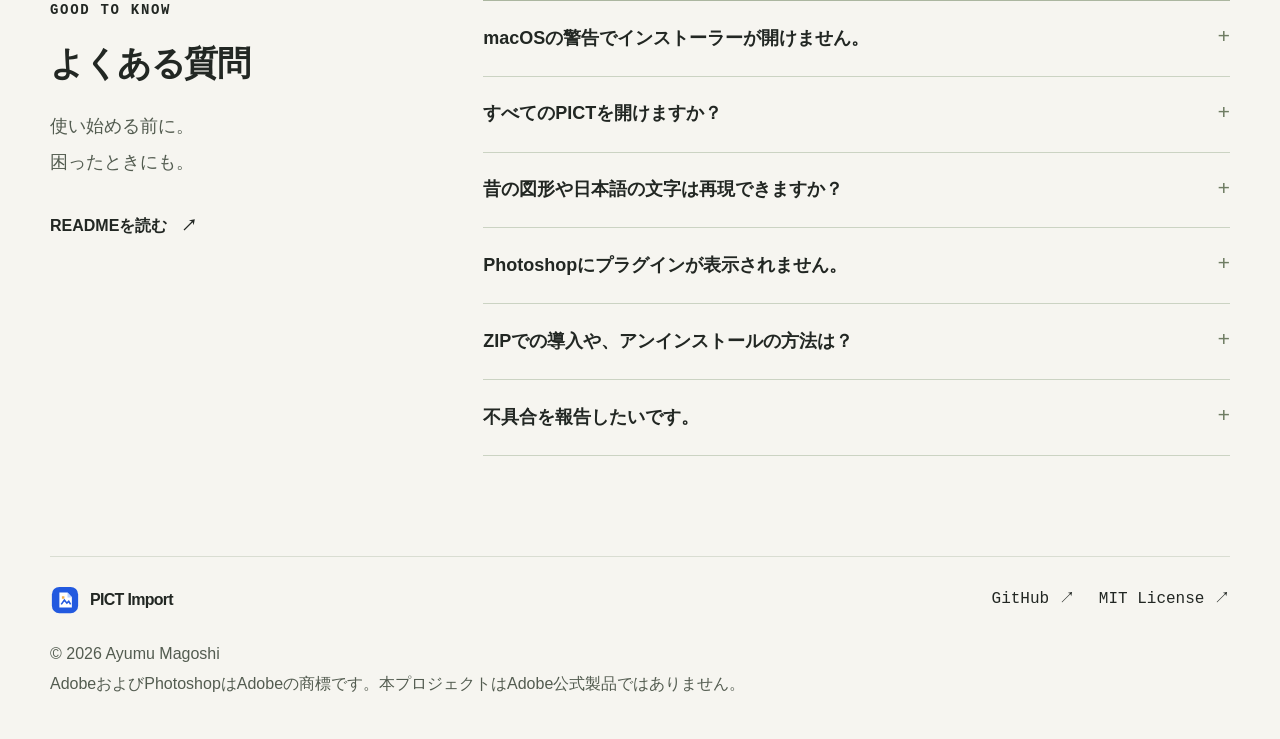
==== commit a4f08126: "本文と注意書きを読みやすい文字サイズで公開する" ====
--- a/index.html
+++ b/index.html
@@ -13,7 +13,7 @@
   <meta property="og:url" content="https://ayumuwall.github.io/PICT-Import/">
   <link rel="canonical" href="https://ayumuwall.github.io/PICT-Import/">
   <link rel="icon" type="image/svg+xml" href="assets/pict-mark.svg">
-  <link rel="stylesheet" href="assets/style.css">
+  <link rel="stylesheet" href="assets/style.css?v=913566b69fa3">
   <script src="assets/site.js" defer></script>
 </head>
 <body>
--- a/assets/style.css
+++ b/assets/style.css
@@ -1,2 +1,2 @@
-:root{--paper:#f6f5f0;--ink:#222723;--muted:#62685f;--line:#d9ddd2;--blue:#2259df;--blue-dark:#1541b2;--green:#e9ede2;--mono:ui-monospace,SFMono-Regular,Menlo,monospace;--sans:-apple-system,BlinkMacSystemFont,"Helvetica Neue","Hiragino Kaku Gothic ProN","Yu Gothic",Meiryo,sans-serif}*{box-sizing:border-box}html{scroll-behavior:smooth;scroll-padding-top:24px}body{margin:0;background:var(--paper);color:var(--ink);font-family:var(--sans);font-size:15px;line-height:1.85;-webkit-font-smoothing:antialiased}a{color:inherit;text-underline-offset:4px}button{font:inherit}a:focus-visible,button:focus-visible,summary:focus-visible{outline:3px solid var(--blue);outline-offset:5px}img,svg{max-width:100%;vertical-align:middle}.wrap{width:min(1180px,calc(100% - 96px));margin-inline:auto}.skip{position:absolute;left:20px;top:-80px;background:var(--ink);color:white;padding:12px 20px;z-index:10}.skip:focus{top:12px}.site-header{height:108px;display:flex;align-items:center;justify-content:space-between;border-bottom:1px solid var(--line);gap:24px}.brand{display:inline-flex;align-items:center;gap:10px;text-decoration:none;font-size:21px;font-weight:750;letter-spacing:-.7px;white-space:nowrap}nav{display:flex;align-items:center;gap:28px;font-size:13px;font-weight:650}nav a{text-decoration:none}nav a:hover{color:var(--blue)}.nav-download{border:1px solid #adb5a7;padding:10px 16px;border-radius:5px;display:flex;align-items:center;gap:24px}.hero{display:grid;grid-template-columns:1.1fr 1fr;align-items:center;gap:48px;min-height:620px;padding-block:78px 72px}.eyebrow{font-family:var(--mono);font-size:11px;letter-spacing:1.7px;font-weight:650;margin:0 0 22px;display:flex;align-items:center;gap:9px;line-height:1.5}.status-dot{width:6px;height:6px;background:var(--blue);border-radius:50%}h1,h2,h3,p{overflow-wrap:anywhere}h1{font-size:clamp(36px,4.2vw,57px);line-height:1.5;letter-spacing:-2.7px;margin:0 0 24px;font-weight:750;word-break:keep-all;overflow-wrap:normal}.hero-product{font-size:.9em;letter-spacing:-2px}.hero-lead{font-size:16px;line-height:2;color:var(--muted);margin:0 0 28px}.hero-actions{display:flex;align-items:center;gap:25px;flex-wrap:wrap}.button{display:inline-flex;align-items:center;justify-content:center;gap:14px;min-height:54px;padding:14px 22px;border-radius:5px;font-weight:650;font-size:14px;text-decoration:none;border:1px solid transparent;transition:background .2s,transform .2s}.button svg{width:19px;height:19px}.primary{background:var(--blue);color:#fff}.primary:hover{background:var(--blue-dark);transform:translateY(-2px)}.secondary{background:transparent;border-color:#afb8a6}.secondary:hover{background:#e1e7d8}.text-link{font-size:13px;font-weight:650;text-decoration:none;display:inline-flex;align-items:center;gap:14px}.text-link:hover{color:var(--blue)}.release-note{font-size:11px;color:var(--muted);margin:15px 0 0}.release-note span{margin:0 9px}.hero-visual{margin:0;position:relative;padding:12px 3px 0 0}.visual-topline{display:flex;justify-content:space-between;gap:12px;font-family:var(--mono);font-size:9px;letter-spacing:1px;color:var(--muted);margin-bottom:13px}.art-window{border:1.5px solid #303f36;border-radius:7px;background:#fff;box-shadow:9px 9px 0 #dde2d7;overflow:hidden}.art-titlebar{height:32px;background:repeating-linear-gradient(to bottom,#ecede8 0,#ecede8 2px,#b9c1b4 2px,#b9c1b4 3px,#ecede8 3px,#ecede8 5px);border-bottom:1.5px solid #303f36;display:flex;align-items:center;justify-content:space-between;padding:0 11px;font-size:11px;font-weight:650}.art-titlebar>span:nth-child(2){background:#ecede8;padding-inline:12px;line-height:26px}.window-square{width:12px;height:12px;border:1px solid #303f36;background:#ecede8}.art-toolbar{display:flex;justify-content:space-between;padding:8px 14px;border-bottom:1px solid #ccd3c5;font-family:var(--mono);font-size:10px;color:#586154}.art-canvas{padding:20px;background-color:#ecede8;background-image:radial-gradient(#c0c7b9 .7px,transparent .7px);background-size:6px 6px;position:relative}.landscape{display:block;width:100%;border:1px solid #677f7a}.canvas-corner{position:absolute;right:5px;bottom:0;font-size:13px;color:#677f7a}.art-status{padding:9px 12px;display:flex;justify-content:space-between;align-items:center;gap:12px;border-top:1px solid #ccd3c5;font-size:8px;font-family:var(--mono)}.art-status i{display:inline-block;width:5px;height:5px;background:#549b6b;border-radius:50%;margin-right:5px}.format-tag{display:flex;align-items:center;gap:13px;width:max-content;max-width:calc(100% - 22px);margin:-4px 0 0 22px;position:relative;background:var(--paper);padding:14px 18px;border:1px solid #bfc9b7;border-radius:3px;box-shadow:4px 4px 0 #e3e7dc}.format-tag strong{display:block;font-size:12px}.format-tag div>span{display:block;font-family:var(--mono);font-size:8px;letter-spacing:.8px;color:var(--muted)}.format-tag>span:last-child{margin-left:10px;font-size:20px}.file-mini{display:grid;place-items:center;width:27px;height:34px;border:1.5px solid var(--ink);font-family:var(--mono);font-size:14px;font-weight:700;position:relative}.file-mini:after{content:"";position:absolute;right:-2px;top:-2px;width:8px;height:8px;background:var(--paper);border-left:1.5px solid var(--ink);border-bottom:1.5px solid var(--ink)}figcaption{margin:13px 0 0 26px;font-size:9px;color:#757e6e}.compatibility{display:grid;grid-template-columns:1fr 1.35fr 1.2fr 1fr;gap:24px;padding-block:23px;border-top:1px solid var(--line);border-bottom:1px solid var(--line);align-items:center}.mini-label{display:block;font-family:var(--mono);font-size:9px;color:var(--muted);letter-spacing:1px;margin-bottom:4px}.compatibility strong{font-size:12px;font-weight:600}.compatibility sup{font-size:8px;margin-left:2px}.verified{display:flex;align-items:center;gap:10px;justify-content:flex-end;font-size:10px;line-height:1.7}.check{display:grid;place-items:center;width:26px;height:26px;border:1px solid #96a78c;border-radius:50%;color:#537343;font-size:13px}.system-note{font-size:9px;color:var(--muted);padding-top:11px;margin-bottom:0}.section{padding-block:100px}.section-heading h2,.faq-heading h2{font-size:34px;letter-spacing:-1.5px;line-height:1.55;margin:0 0 17px}.section-heading .eyebrow,.faq-heading .eyebrow{margin-bottom:16px}.section-heading>p:last-child{font-size:13px;color:var(--muted);margin:0}.steps{display:grid;grid-template-columns:repeat(3,1fr);gap:38px;margin-top:43px}.step{border-top:1.5px solid #8c9883;padding-top:17px}.step-number{font-family:var(--mono);font-size:12px;color:var(--blue)}.step h3{font-size:19px;letter-spacing:-.5px;margin:23px 0 13px}.step p{font-size:13px;color:var(--muted);margin:0 0 21px;line-height:1.95}.step>a{font-size:11px;text-underline-offset:4px}.step>a span{margin-left:7px}.file-types{font-family:var(--mono);font-size:11px}.file-types span{color:#a1aa99;padding:0 9px}.pict-story{background:var(--green);padding-block:80px;border-block:1px solid #d9e0d1}.story-grid{display:grid;grid-template-columns:1fr 1fr;gap:90px}.story-grid h2{font-size:34px;letter-spacing:-1.2px;line-height:1.65;margin:0}.story-graphic{display:flex;align-items:center;gap:16px;margin-top:34px;color:#53674e}.story-file{font-family:var(--mono);font-weight:650;display:grid;place-items:center;width:59px;height:73px;border:1.5px solid #6c7d63;font-size:13px;background:#f2f4ed}.story-arrow{font-size:22px;margin-inline:3px}.story-symbol{font-size:39px;line-height:1}.story-symbol.letter{font-family:Georgia,serif;font-size:33px;font-style:italic}.story-caption{font-size:10px;margin-top:12px;color:var(--muted)}.story-copy>p{font-size:13px;line-height:2.05;margin:0 0 20px}.story-copy>p:first-child{font-weight:650;color:#424d3b}.story-copy .source-note{font-size:9px;color:var(--muted);margin:20px 0 0}.download-section{padding-bottom:44px}.download-panel{text-align:center;border:1px solid #cbd5be;padding:44px 32px 35px;border-radius:8px;background-color:#edf1e7;background-image:radial-gradient(#c3cdb6 .7px,transparent .7px);background-size:8px 8px}.download-heading{display:flex;justify-content:center;align-items:center;gap:18px;margin-bottom:24px}.version-chip{border:1px solid #bdc9b0;background:#edf1e7;padding:5px 10px;border-radius:3px;font-size:10px;font-family:var(--mono);letter-spacing:.5px}.download-panel h2{font-size:40px;letter-spacing:-1.9px;line-height:1.6;margin:0 0 12px}.download-panel>p{font-size:13px;color:#5d6955}.download-actions{display:flex;justify-content:center;flex-wrap:wrap;gap:12px;margin:28px 0 17px}.download-panel .download-note{font-size:10px;margin:0}.download-note span{padding-inline:6px}.download-panel .signature-note{font-size:10px;max-width:620px;margin:17px auto 0;line-height:1.9}.faq-section{display:grid;grid-template-columns:1fr 2fr;gap:60px;padding-top:61px}.faq-heading>p:not(.eyebrow){font-size:12px;line-height:2;color:var(--muted)}.faq-heading .text-link{margin-top:13px}.questions{border-top:1px solid #abb6a0}.questions details{border-bottom:1px solid #cbd3c3;scroll-margin-top:32px}.questions summary{list-style:none;cursor:pointer;font-size:13px;font-weight:600;min-height:72px;display:flex;align-items:center;gap:24px;justify-content:space-between;padding-block:18px}.questions summary::-webkit-details-marker{display:none}.questions summary:after{content:"+";font-family:var(--mono);font-size:21px;font-weight:400;flex:none;color:#6f7d63}.questions details[open]>summary:after{content:"−"}.questions details[open]>summary{color:var(--blue)}.answer{font-size:12px;line-height:2;color:#5b6653;padding:0 22px 20px 0}.answer p{margin:0 0 15px}.answer p:last-child{margin-bottom:0}.answer ol{padding-left:22px}.answer li{margin-bottom:7px}.answer code{font-family:var(--mono);font-size:11px}.copy-path{display:flex;align-items:center;gap:12px;background:#e9ede3;border-radius:4px;padding:12px}.copy-path code{overflow-wrap:anywhere;min-width:0;flex:1}.copy-path button{flex:none;border:1px solid #a9b69c;padding:5px 9px;border-radius:3px;cursor:pointer;color:#45563b;background:#f7f8f4;font-size:10px}.copy-path button:hover{background:#fff}.copy-status{font-size:10px;min-height:1em}.site-footer{display:grid;grid-template-columns:1fr auto;gap:24px;border-top:1px solid var(--line);padding-block:28px 40px}.site-footer .brand{font-size:16px}.site-footer>div{display:flex;align-items:center;gap:24px;font-family:var(--mono);font-size:11px}.site-footer>div a{text-decoration:none}.site-footer>p{font-size:9px;color:var(--muted);line-height:1.9;margin:0;grid-column:1/-1}.mobile-break{display:none}
-@media(min-width:1500px){h1{font-size:58px}.hero{gap:72px}}@media(max-width:1050px){.wrap{width:calc(100% - 64px)}nav{gap:20px;font-size:12px}.nav-download{padding:8px 12px;gap:14px}.hero{gap:32px;padding-block:64px;min-height:570px}h1{font-size:clamp(30px,3.8vw,40px);letter-spacing:-2px}.hero-lead{font-size:14px}.hero-actions{gap:16px}.hero-actions .button{font-size:12px;padding-inline:15px}.hero-actions .text-link{font-size:11px}.story-grid{gap:48px}.compatibility{gap:16px}.compatibility strong{font-size:10px}.verified{font-size:9px}.art-canvas{padding:15px}.format-tag{margin-left:12px;padding:12px;gap:10px}.format-tag strong{font-size:10px}.steps{gap:28px}.step h3{font-size:17px}.faq-section{gap:45px}.section{padding-block:80px}.download-section{padding-bottom:35px}.faq-section{padding-top:45px}}@media(max-width:760px){.wrap{width:calc(100% - 40px)}.site-header{height:78px;gap:10px}.brand{font-size:19px}.brand img{width:32px;height:32px}nav>a:not(.nav-download){display:none}.nav-download{font-size:11px;gap:10px}.hero{grid-template-columns:1fr;gap:38px;padding-block:50px 42px}.hero-copy{max-width:560px}.hero .eyebrow{font-size:9px;letter-spacing:1.3px;margin-bottom:20px}h1{font-size:clamp(33px,7.2vw,49px);letter-spacing:-2px;line-height:1.5;margin-bottom:23px}.hero-lead{font-size:14px}.hero-actions{gap:22px}.hero-actions .button{font-size:13px;padding:14px 20px}.hero-actions .text-link{font-size:12px}.hero-visual{max-width:530px;width:100%;margin:0 auto}.visual-topline{font-size:8px}.art-canvas{padding:22px}.format-tag{margin-left:24px;padding:12px 17px;gap:13px}.format-tag strong{font-size:12px}.art-status{font-size:8px}.compatibility{grid-template-columns:1fr 1fr;gap:20px;padding-block:22px}.compatibility strong{font-size:11px}.verified{justify-content:flex-start;font-size:10px}.verified br{display:none}.mini-label{font-size:8px}.system-note{font-size:9px;line-height:1.8}.section{padding-block:64px}.section-heading h2,.faq-heading h2{font-size:28px}.section-heading>p:last-child{font-size:12px}.steps{grid-template-columns:1fr;gap:30px;margin-top:30px}.step{padding:15px 0 0 42px;position:relative}.step-number{position:absolute;left:0;top:18px}.step h3{margin:0 0 10px;font-size:18px}.step p{font-size:13px;margin:0 0 13px}.step>a{display:inline-block;margin-top:0}.pict-story{padding-block:58px}.story-grid{grid-template-columns:1fr;gap:27px}.story-grid h2{font-size:28px}.story-graphic{margin-top:22px;gap:20px}.story-caption{margin-bottom:0}.story-copy>p{font-size:13px}.story-copy .text-link{font-size:12px}.download-section{padding-bottom:28px}.download-panel{padding:32px 18px 28px}.download-heading{gap:13px;margin-bottom:22px}.download-heading img{width:44px;height:44px}.version-chip{font-size:9px}.download-panel h2{font-size:32px;letter-spacing:-1.5px}.download-panel>p{font-size:12px}.download-actions{flex-direction:column;gap:10px;margin-top:24px}.download-actions .button{width:100%;font-size:12px;padding-inline:12px}.download-panel .download-note,.download-panel .signature-note{font-size:9px}.download-note span{display:none}.download-panel .download-note{max-width:240px;margin:auto}.faq-section{grid-template-columns:1fr;gap:28px;padding-top:36px}.faq-heading>p:not(.eyebrow){margin-bottom:8px}.faq-heading>p br{display:none}.faq-heading .text-link{margin-top:2px}.questions summary{font-size:12px;min-height:68px;gap:12px}.answer{padding-right:5px}.site-footer{padding-bottom:30px;gap:18px}.site-footer>div{gap:15px;font-size:10px}.site-footer .brand{font-size:14px;gap:7px}.site-footer .brand img{width:26px;height:26px}.mobile-break{display:initial}}@media(max-width:380px){h1{font-size:28px;letter-spacing:-1.7px}.hero-actions{gap:15px}.hero-actions .button{padding-inline:15px}.hero-actions .text-link{font-size:11px}.format-tag{margin-left:8px;padding-inline:11px;gap:10px}.format-tag strong{font-size:10px}.art-status{font-size:7px}.nav-download{padding-inline:10px}.site-header .brand{font-size:17px;gap:7px}}@media(prefers-reduced-motion:reduce){html{scroll-behavior:auto}*,*:before,*:after{transition:none!important;animation:none!important}}
+:root{--paper:#f6f5f0;--ink:#222723;--muted:#535c50;--line:#d9ddd2;--blue:#2259df;--blue-dark:#1541b2;--green:#e9ede2;--mono:ui-monospace,SFMono-Regular,Menlo,monospace;--sans:-apple-system,BlinkMacSystemFont,"Helvetica Neue","Hiragino Kaku Gothic ProN","Yu Gothic",Meiryo,sans-serif}*{box-sizing:border-box}html{scroll-behavior:smooth;scroll-padding-top:24px}body{margin:0;background:var(--paper);color:var(--ink);font-family:var(--sans);font-size:18px;line-height:1.85;-webkit-font-smoothing:antialiased}a{color:inherit;text-underline-offset:4px}button{font:inherit}a:focus-visible,button:focus-visible,summary:focus-visible{outline:3px solid var(--blue);outline-offset:5px}img,svg{max-width:100%;vertical-align:middle}.wrap{width:min(1180px,calc(100% - 96px));margin-inline:auto}.skip{position:absolute;left:20px;top:-80px;background:var(--ink);color:white;padding:12px 20px;z-index:10}.skip:focus{top:12px}.site-header{height:108px;display:flex;align-items:center;justify-content:space-between;border-bottom:1px solid var(--line);gap:24px}.brand{display:inline-flex;align-items:center;gap:10px;text-decoration:none;font-size:21px;font-weight:750;letter-spacing:-.7px;white-space:nowrap}nav{display:flex;align-items:center;gap:28px;font-size:16px;font-weight:650}nav a{text-decoration:none}nav a:hover{color:var(--blue)}.nav-download{border:1px solid #adb5a7;padding:10px 16px;border-radius:5px;display:flex;align-items:center;gap:24px}.hero{display:grid;grid-template-columns:1.1fr 1fr;align-items:center;gap:48px;min-height:620px;padding-block:78px 72px}.hero-copy,.hero-visual{min-width:0}.eyebrow{font-family:var(--mono);font-size:14px;letter-spacing:1.7px;font-weight:650;margin:0 0 22px;display:flex;align-items:center;gap:9px;line-height:1.5}.status-dot{width:6px;height:6px;background:var(--blue);border-radius:50%}h1,h2,h3,p{overflow-wrap:anywhere}h1{font-size:clamp(36px,4.2vw,57px);line-height:1.5;letter-spacing:-2.7px;margin:0 0 24px;font-weight:750;word-break:keep-all;overflow-wrap:normal}.hero-product{font-size:.9em;letter-spacing:-2px}.hero-lead{font-size:18px;line-height:2;color:var(--muted);margin:0 0 28px}.hero-actions{display:flex;align-items:center;gap:25px;flex-wrap:wrap}.button{display:inline-flex;align-items:center;justify-content:center;gap:14px;min-height:54px;padding:14px 22px;border-radius:5px;font-weight:650;font-size:18px;text-decoration:none;border:1px solid transparent;transition:background .2s,transform .2s}.button svg{width:19px;height:19px}.primary{background:var(--blue);color:#fff}.primary:hover{background:var(--blue-dark);transform:translateY(-2px)}.secondary{background:transparent;border-color:#afb8a6}.secondary:hover{background:#e1e7d8}.text-link{font-size:16px;font-weight:650;text-decoration:none;display:inline-flex;align-items:center;gap:14px}.text-link:hover{color:var(--blue)}.release-note{font-size:16px;color:var(--muted);margin:15px 0 0}.release-note span{margin:0 9px}.hero-visual{margin:0;position:relative;padding:12px 3px 0 0}.visual-topline{display:flex;flex-wrap:wrap;justify-content:space-between;gap:12px;font-family:var(--mono);font-size:14px;letter-spacing:1px;color:var(--muted);margin-bottom:13px}.art-window{border:1.5px solid #303f36;border-radius:7px;background:#fff;box-shadow:9px 9px 0 #dde2d7;overflow:hidden}.art-titlebar{height:32px;background:repeating-linear-gradient(to bottom,#ecede8 0,#ecede8 2px,#b9c1b4 2px,#b9c1b4 3px,#ecede8 3px,#ecede8 5px);border-bottom:1.5px solid #303f36;display:flex;align-items:center;justify-content:space-between;padding:0 11px;font-size:14px;font-weight:650}.art-titlebar>span:nth-child(2){background:#ecede8;padding-inline:12px;line-height:26px}.window-square{width:12px;height:12px;border:1px solid #303f36;background:#ecede8}.art-toolbar{display:flex;justify-content:space-between;padding:8px 14px;border-bottom:1px solid #ccd3c5;font-family:var(--mono);font-size:14px;color:#586154}.art-canvas{padding:20px;background-color:#ecede8;background-image:radial-gradient(#c0c7b9 .7px,transparent .7px);background-size:6px 6px;position:relative}.landscape{display:block;width:100%;border:1px solid #677f7a}.canvas-corner{position:absolute;right:5px;bottom:0;font-size:13px;color:#677f7a}.art-status{padding:9px 12px;display:flex;flex-wrap:wrap;justify-content:space-between;align-items:center;gap:12px;border-top:1px solid #ccd3c5;font-size:14px;font-family:var(--mono)}.art-status i{display:inline-block;width:5px;height:5px;background:#549b6b;border-radius:50%;margin-right:5px}.format-tag{display:flex;align-items:center;gap:13px;width:max-content;max-width:calc(100% - 22px);margin:-4px 0 0 22px;position:relative;background:var(--paper);padding:14px 18px;border:1px solid #bfc9b7;border-radius:3px;box-shadow:4px 4px 0 #e3e7dc}.format-tag div{min-width:0}.format-tag strong{display:block;font-size:16px}.format-tag div>span{display:block;overflow-wrap:anywhere;font-family:var(--mono);font-size:14px;letter-spacing:.8px;color:var(--muted)}.format-tag>span:last-child{flex:none;margin-left:10px;font-size:20px}.file-mini{flex:none;display:grid;place-items:center;width:27px;height:34px;border:1.5px solid var(--ink);font-family:var(--mono);font-size:14px;font-weight:700;position:relative}.file-mini:after{content:"";position:absolute;right:-2px;top:-2px;width:8px;height:8px;background:var(--paper);border-left:1.5px solid var(--ink);border-bottom:1.5px solid var(--ink)}figcaption{margin:13px 0 0 26px;font-size:16px;color:#757e6e}.compatibility{display:grid;grid-template-columns:1fr 1.35fr 1.2fr 1fr;gap:24px;padding-block:23px;border-top:1px solid var(--line);border-bottom:1px solid var(--line);align-items:center}.mini-label{display:block;font-family:var(--mono);font-size:14px;color:var(--muted);letter-spacing:1px;margin-bottom:4px}.compatibility strong{font-size:16px;font-weight:600}.compatibility sup{font-size:12px;margin-left:2px}.verified{display:flex;align-items:center;gap:10px;justify-content:flex-end;font-size:16px;line-height:1.7}.check{display:grid;place-items:center;width:26px;height:26px;border:1px solid #96a78c;border-radius:50%;color:#537343;font-size:13px}.system-note{font-size:16px;color:var(--muted);padding-top:11px;margin-bottom:0}.section{padding-block:100px}.section-heading h2,.faq-heading h2{font-size:34px;letter-spacing:-1.5px;line-height:1.55;margin:0 0 17px}.section-heading .eyebrow,.faq-heading .eyebrow{margin-bottom:16px}.section-heading>p:last-child{font-size:18px;color:var(--muted);margin:0}.steps{display:grid;grid-template-columns:repeat(3,1fr);gap:38px;margin-top:43px}.step{border-top:1.5px solid #8c9883;padding-top:17px}.step-number{font-family:var(--mono);font-size:16px;color:var(--blue)}.step h3{font-size:22px;letter-spacing:-.5px;margin:23px 0 13px}.step p{font-size:18px;color:var(--muted);margin:0 0 21px;line-height:1.95}.step>a{font-size:16px;text-underline-offset:4px}.step>a span{margin-left:7px}.file-types{font-family:var(--mono);font-size:16px}.file-types span{color:#a1aa99;padding:0 9px}.pict-story{background:var(--green);padding-block:80px;border-block:1px solid #d9e0d1}.story-grid{display:grid;grid-template-columns:1fr 1fr;gap:90px}.story-grid h2{font-size:34px;letter-spacing:-1.2px;line-height:1.65;margin:0}.story-graphic{display:flex;align-items:center;gap:16px;margin-top:34px;color:#53674e}.story-file{font-family:var(--mono);font-weight:650;display:grid;place-items:center;width:59px;height:73px;border:1.5px solid #6c7d63;font-size:13px;background:#f2f4ed}.story-arrow{font-size:22px;margin-inline:3px}.story-symbol{font-size:39px;line-height:1}.story-symbol.letter{font-family:Georgia,serif;font-size:33px;font-style:italic}.story-caption{font-size:16px;margin-top:12px;color:var(--muted)}.story-copy>p{font-size:18px;line-height:2.05;margin:0 0 20px}.story-copy>p:first-child{font-weight:650;color:#424d3b}.story-copy .source-note{font-size:16px;color:var(--muted);margin:20px 0 0}.download-section{padding-bottom:44px}.download-panel{text-align:center;border:1px solid #cbd5be;padding:44px 32px 35px;border-radius:8px;background-color:#edf1e7;background-image:radial-gradient(#c3cdb6 .7px,transparent .7px);background-size:8px 8px}.download-heading{display:flex;flex-wrap:wrap;justify-content:center;align-items:center;gap:18px;margin-bottom:24px}.version-chip{border:1px solid #bdc9b0;background:#edf1e7;padding:5px 10px;border-radius:3px;font-size:14px;font-family:var(--mono);letter-spacing:.5px}.download-panel h2{font-size:40px;letter-spacing:-1.9px;line-height:1.6;margin:0 0 12px}.download-panel>p{font-size:18px;color:#5d6955}.download-actions{display:flex;justify-content:center;flex-wrap:wrap;gap:12px;margin:28px 0 17px}.download-panel .download-note{font-size:16px;margin:0}.download-note span{padding-inline:6px}.download-panel .signature-note{font-size:16px;max-width:620px;margin:17px auto 0;line-height:1.9}.faq-section{display:grid;grid-template-columns:1fr 2fr;gap:60px;padding-top:61px}.faq-heading>p:not(.eyebrow){font-size:18px;line-height:2;color:var(--muted)}.faq-heading .text-link{margin-top:13px}.questions{border-top:1px solid #abb6a0}.questions details{border-bottom:1px solid #cbd3c3;scroll-margin-top:32px}.questions summary{list-style:none;cursor:pointer;font-size:18px;font-weight:600;min-height:72px;display:flex;align-items:center;gap:24px;justify-content:space-between;padding-block:18px}.questions summary::-webkit-details-marker{display:none}.questions summary:after{content:"+";font-family:var(--mono);font-size:21px;font-weight:400;flex:none;color:#6f7d63}.questions details[open]>summary:after{content:"−"}.questions details[open]>summary{color:var(--blue)}.answer{font-size:18px;line-height:2;color:#5b6653;padding:0 22px 20px 0}.answer p{margin:0 0 15px}.answer p:last-child{margin-bottom:0}.answer ol{padding-left:22px}.answer li{margin-bottom:7px}.answer code{font-family:var(--mono);font-size:16px}.copy-path{display:flex;align-items:center;gap:12px;background:#e9ede3;border-radius:4px;padding:12px}.copy-path code{overflow-wrap:anywhere;min-width:0;flex:1}.copy-path button{min-height:44px;flex:none;border:1px solid #a9b69c;padding:5px 9px;border-radius:3px;cursor:pointer;color:#45563b;background:#f7f8f4;font-size:16px}.copy-path button:hover{background:#fff}.copy-status{font-size:16px;min-height:1em}.site-footer{display:grid;grid-template-columns:1fr auto;gap:24px;border-top:1px solid var(--line);padding-block:28px 40px}.site-footer .brand{font-size:16px}.site-footer>div{display:flex;align-items:center;gap:24px;font-family:var(--mono);font-size:16px}.site-footer>div a{text-decoration:none}.site-footer>p{font-size:16px;color:var(--muted);line-height:1.9;margin:0;grid-column:1/-1}.mobile-break{display:none}
+@media(min-width:1500px){h1{font-size:58px}.hero{gap:72px}}@media(max-width:1050px){.wrap{width:calc(100% - 64px)}nav{gap:20px;font-size:16px}.nav-download{padding:8px 12px;gap:14px}.hero{gap:32px;padding-block:64px;min-height:570px}h1{font-size:clamp(30px,3.8vw,40px);letter-spacing:-2px}.hero-lead{font-size:18px}.hero-actions{gap:16px}.hero-actions .button{font-size:18px;padding-inline:15px}.hero-actions .text-link{font-size:16px}.story-grid{gap:48px}.compatibility{gap:16px}.compatibility strong{font-size:16px}.verified{font-size:16px}.art-canvas{padding:15px}.format-tag{margin-left:12px;padding:12px;gap:10px}.format-tag strong{font-size:16px}.steps{gap:28px}.step h3{font-size:22px}.faq-section{gap:45px}.section{padding-block:80px}.download-section{padding-bottom:35px}.faq-section{padding-top:45px}}@media(max-width:760px){.wrap{width:calc(100% - 40px)}.site-header{height:78px;gap:10px}.brand{font-size:19px}.brand img{width:32px;height:32px}nav>a:not(.nav-download){display:none}.nav-download{font-size:16px;gap:10px}.hero{grid-template-columns:1fr;gap:38px;padding-block:50px 42px}.hero-copy{max-width:560px}.hero .eyebrow{font-size:14px;letter-spacing:1.3px;margin-bottom:20px}h1{font-size:clamp(33px,7.2vw,49px);letter-spacing:-2px;line-height:1.5;margin-bottom:23px}.hero-lead{font-size:18px}.hero-actions{gap:22px}.hero-actions .button{font-size:18px;padding:14px 20px}.hero-actions .text-link{font-size:16px}.hero-visual{max-width:530px;width:100%;margin:0 auto}.visual-topline{font-size:14px}.art-canvas{padding:22px}.format-tag{margin-left:24px;padding:12px 17px;gap:13px}.format-tag strong{font-size:16px}.art-status{font-size:14px}.compatibility{grid-template-columns:1fr 1fr;gap:20px;padding-block:22px}.compatibility strong{font-size:16px}.verified{justify-content:flex-start;font-size:16px}.verified br{display:none}.mini-label{font-size:14px}.system-note{font-size:16px;line-height:1.8}.section{padding-block:64px}.section-heading h2,.faq-heading h2{font-size:28px}.section-heading>p:last-child{font-size:18px}.steps{grid-template-columns:1fr;gap:30px;margin-top:30px}.step{padding:15px 0 0 42px;position:relative}.step-number{position:absolute;left:0;top:18px}.step h3{margin:0 0 10px;font-size:22px}.step p{font-size:18px;margin:0 0 13px}.step>a{display:inline-block;margin-top:0}.pict-story{padding-block:58px}.story-grid{grid-template-columns:1fr;gap:27px}.story-grid h2{font-size:28px}.story-graphic{margin-top:22px;gap:20px}.story-caption{margin-bottom:0}.story-copy>p{font-size:18px}.story-copy .text-link{font-size:16px}.download-section{padding-bottom:28px}.download-panel{padding:32px 18px 28px}.download-heading{gap:13px;margin-bottom:22px}.download-heading img{width:44px;height:44px}.version-chip{font-size:14px}.download-panel h2{font-size:32px;letter-spacing:-1.5px}.download-panel>p{font-size:18px}.download-actions{flex-direction:column;gap:10px;margin-top:24px}.download-actions .button{width:100%;font-size:18px;padding-inline:12px}.download-panel .download-note,.download-panel .signature-note{font-size:16px}.download-note span{display:none}.download-panel .download-note{max-width:240px;margin:auto}.faq-section{grid-template-columns:1fr;gap:28px;padding-top:36px}.faq-heading>p:not(.eyebrow){margin-bottom:8px}.faq-heading>p br{display:none}.faq-heading .text-link{margin-top:2px}.questions summary{font-size:18px;min-height:68px;gap:12px}.answer{padding-right:5px}.site-footer{padding-bottom:30px;gap:18px}.site-footer>div{gap:15px;font-size:16px}.site-footer .brand{font-size:14px;gap:7px}.site-footer .brand img{width:26px;height:26px}.mobile-break{display:initial}}@media(max-width:380px){h1{font-size:28px;letter-spacing:-1.7px}.hero-actions{gap:15px}.hero-actions .button{padding-inline:15px}.hero-actions .text-link{font-size:16px}.format-tag{margin-left:8px;padding-inline:11px;gap:10px}.format-tag strong{font-size:16px}.art-status{font-size:14px}.nav-download{padding-inline:10px}.site-header .brand{font-size:17px;gap:7px}}@media(prefers-reduced-motion:reduce){html{scroll-behavior:auto}*,*:before,*:after{transition:none!important;animation:none!important}}
